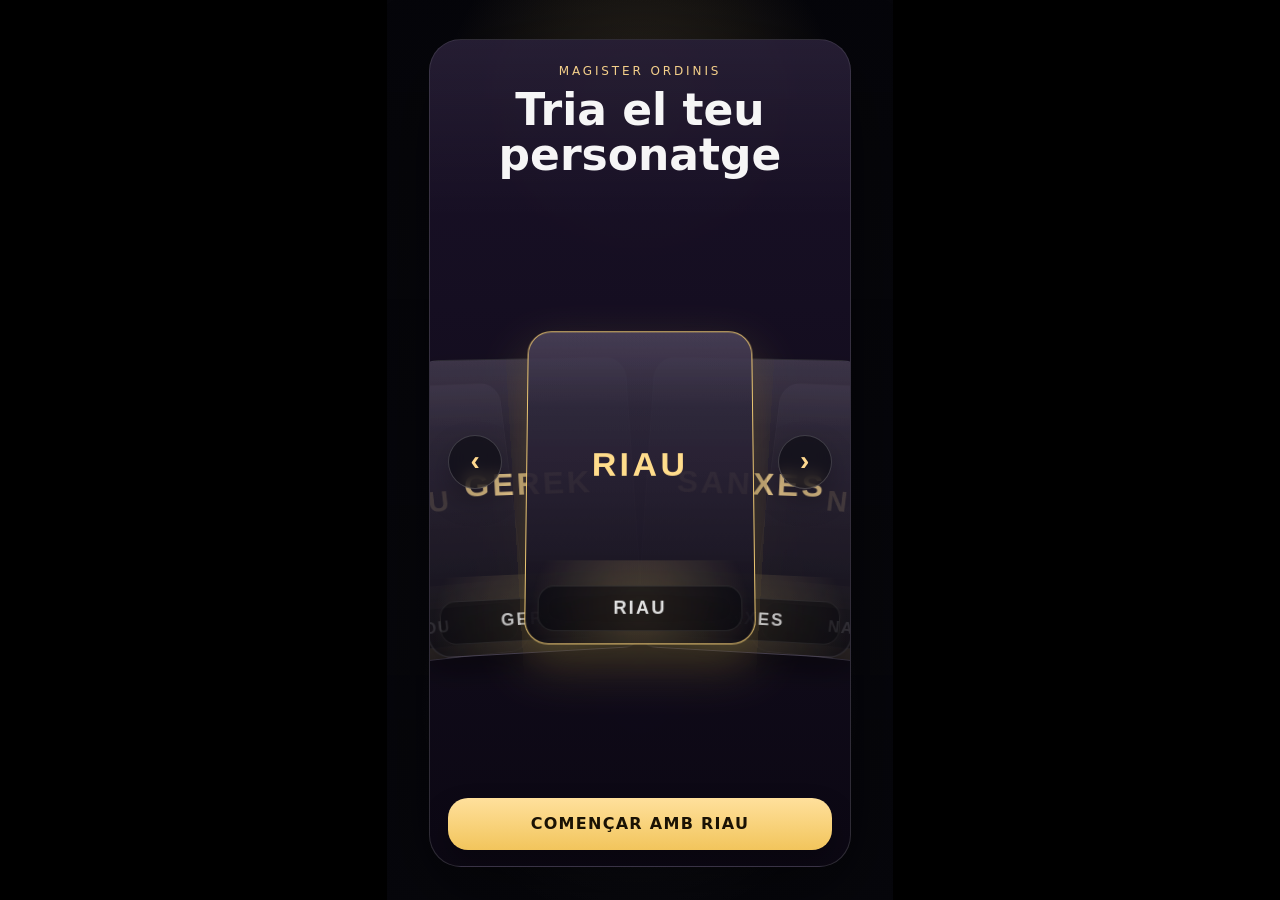
==== index.html @ f484303a "Rename v3-63.html to index.html" ====
<!doctype html>
<html lang="ca">
<head>
  <meta charset="utf-8" />
  <meta name="viewport" content="width=device-width, initial-scale=1, viewport-fit=cover" />
  <title>v3-63</title>

  <style>
    :root {
      --gold: #f2cf7b;
      --gold-2: #ffd98f;
      --ink: #0c0813;
      --panel: rgba(15, 10, 24, 0.9);
      --line: rgba(255,255,255,0.14);
      --text: rgba(255,255,255,0.96);
      --muted: rgba(255,255,255,0.74);
      --shadow: 0 24px 80px rgba(0,0,0,0.45);
      --accent-shadow: 0 20px 48px rgba(242, 207, 123, 0.24);
      --footer-h: 0px;
    }

    * { box-sizing:border-box; }

    html, body {
      margin:0;
      padding:0;
      height:100%;
      background:#000;
      overflow:hidden;
      font-family: system-ui, -apple-system, Segoe UI, Roboto, Arial, sans-serif;
    }

    #desktopBands {
      display:flex;
      height:100vh;
      width:100vw;
      justify-content:center;
      align-items:center;
      background:#000;
    }

    .band {
      flex:1;
      background: #000 url("assets/img/background_laterals.png") center / cover no-repeat;
    }

    @media (max-aspect-ratio: 9/16) {
      .band { display:none; }
      #desktopBands { justify-content:center; }
    }

    #gameWrap {
      position:relative;
      height:100vh;
      aspect-ratio:9/16;
      max-width:100vw;
      display:flex;
      justify-content:center;
      align-items:center;
      isolation:isolate;
      overflow:hidden;
      background:#000;
    }

    canvas {
      width:100%;
      height:100%;
      display:block;
      touch-action:none;
    }

    #subtitle {
      position:absolute;
      left:50%;
      bottom:calc(var(--footer-h) + 20px);
      transform:translateX(-50%);
      width:92%;
      padding:14px 18px;
      border-radius:16px;
      background:rgba(0,0,0,0.55);
      color:rgba(255,255,255,0.92);
      font:600 1.7vh/1.25 system-ui, -apple-system, Segoe UI, Roboto, Arial;
      text-align:center;
      letter-spacing:0.2px;
      pointer-events:none;
      z-index:2;
    }

    #subtitle.hidden {
      display:none !important;
    }

    #characterSelect {
      position:absolute;
      inset:0;
      z-index:20;
      display:flex;
      align-items:center;
      justify-content:center;
      padding:clamp(14px, 2vw, 24px);
      padding-bottom:calc(var(--footer-h) + 18px);
      background:
        radial-gradient(circle at 50% 12%, rgba(242,207,123,0.18), transparent 24%),
        radial-gradient(circle at 50% 78%, rgba(255,255,255,0.07), transparent 30%),
        linear-gradient(180deg, rgba(7,7,12,0.34), rgba(7,7,12,0.82)),
        #050509;
      backdrop-filter: blur(8px);
      transition:opacity 280ms ease;
    }

    #characterSelect.hidden {
      opacity:0;
      pointer-events:none;
    }

    .selector-panel {
      width:min(92%, 760px);
      min-height:min(900px, 92vh);
      max-height:94vh;
      display:flex;
      flex-direction:column;
      border:1px solid var(--line);
      border-radius:32px;
      background:linear-gradient(180deg, rgba(27,18,42,0.94), rgba(12,8,20,0.97));
      box-shadow:var(--shadow);
      overflow:hidden;
      position:relative;
      padding-bottom:130px;
    }

    .selector-panel::before {
      content:"";
      position:absolute;
      inset:0 0 auto 0;
      height:180px;
      background:linear-gradient(180deg, rgba(255,255,255,0.05), transparent);
      pointer-events:none;
    }

    .selector-header {
      position:relative;
      z-index:2;
      text-align:center;
      padding:24px 24px 10px;
    }

    .selector-kicker {
      font-size:12px;
      letter-spacing:0.24em;
      text-transform:uppercase;
      color:var(--gold-2);
      opacity:0.95;
      margin-bottom:10px;
    }

    .selector-title {
      margin:0;
      color:var(--text);
      font-size:clamp(30px, 4.2vw, 44px);
      line-height:1.02;
    }

    .character-stage {
      position:relative;
      flex:1;
      min-height:0;
      padding:8px 48px 10px;
      display:flex;
      align-items:center;
      justify-content:center;
      perspective:1600px;
      overflow:hidden;
    }

    .character-stack {
      position:relative;
      width:min(100%, 760px);
      height:min(100%, 700px);
      min-height:520px;
      transform-style:preserve-3d;
      z-index:1;
    }

    .character-card {
      --offset: 0;
      --abs-offset: 0;
      position:absolute;
      left:50%;
      top:50%;
      width:clamp(156px, 29vw, 228px);
      aspect-ratio:0.72;
      border:1px solid rgba(255,255,255,0.12);
      border-radius:24px;
      background:
        linear-gradient(180deg, rgba(255,255,255,0.11), rgba(255,255,255,0.03)),
        linear-gradient(180deg, rgba(27, 18, 42, 0.92), rgba(10, 8, 16, 0.96));
      overflow:hidden;
      cursor:pointer;
      color:var(--text);
      box-shadow:0 16px 34px rgba(0,0,0,0.34);
      transform-style:preserve-3d;
      transition:
        transform 560ms cubic-bezier(.2,.8,.2,1),
        opacity 320ms ease,
        box-shadow 320ms ease,
        border-color 320ms ease,
        filter 320ms ease,
        width 560ms cubic-bezier(.2,.8,.2,1);
      transform:
        translate(-50%, -50%)
        translateX(calc(var(--offset) * 110px))
        translateY(calc(var(--abs-offset) * 18px + 24px))
        rotateZ(calc(var(--offset) * 4deg))
        rotateX(10deg)
        rotateY(calc(var(--offset) * -12deg))
        scale(calc(1 - var(--abs-offset) * 0.06));
      z-index:calc(100 - var(--abs-offset));
      opacity:calc(1 - min(var(--abs-offset) * 0.16, 0.56));
      filter:saturate(calc(1 - var(--abs-offset) * 0.08));
    }

    .character-card::before {
      content:"";
      position:absolute;
      inset:auto -20% -16% -20%;
      height:42%;
      background:radial-gradient(circle at 50% 40%, rgba(242,207,123,0.26), transparent 62%);
      pointer-events:none;
      transform:translateZ(16px);
    }

    .character-card::after {
      content:"";
      position:absolute;
      inset:0;
      border-radius:inherit;
      background:linear-gradient(180deg, rgba(255,255,255,0.08), transparent 26%, transparent 74%, rgba(0,0,0,0.18));
      pointer-events:none;
    }

    .character-card:hover,
    .character-card:focus-visible {
      outline:none;
      border-color:rgba(242,207,123,0.42);
    }

    .character-card.is-selected {
      border-color:rgba(242,207,123,0.92);
      box-shadow:var(--accent-shadow), 0 26px 50px rgba(0,0,0,0.42);
      filter:saturate(1.08) brightness(1.02);
    }

    .character-card.is-expanded {
      width:min(88%, 520px);
      max-height:min(72vh, 1000px);
      transform:
        translate(-50%, -50%)
        translateX(0)
        translateY(-12px)
        rotateZ(0deg)
        rotateX(0deg)
        rotateY(0deg)
        scale(1);
      z-index:500 !important;
      opacity:1;
      box-shadow:0 34px 90px rgba(0,0,0,0.54), 0 0 0 1px rgba(242,207,123,0.65);
    }

    .character-card.is-expanded .card-art {
      padding:18px 18px 86px;
    }

    .character-card.is-faded {
      opacity:0.18;
      filter:blur(1px) saturate(0.8);
      pointer-events:none;
    }

    .card-art {
      position:absolute;
      inset:0;
      display:flex;
      align-items:center;
      justify-content:center;
      padding:16px 14px 58px;
    }

    .card-art img {
      width:100%;
      height:100%;
      object-fit:contain;
      image-rendering:pixelated;
      transform:translateY(-3px) translateZ(26px);
      filter:drop-shadow(0 18px 24px rgba(0,0,0,0.32));
      user-select:none;
      pointer-events:none;
    }

    .portrait-fallback {
      width:100%;
      height:100%;
      display:flex;
      align-items:center;
      justify-content:center;
      font-weight:900;
      letter-spacing:0.1em;
      color:var(--gold-2);
      font-size:clamp(20px, 4.4vw, 34px);
    }

    .card-name {
      position:absolute;
      left:12px;
      right:12px;
      bottom:12px;
      padding:11px 12px;
      border-radius:16px;
      background:rgba(8,8,14,0.56);
      border:1px solid rgba(255,255,255,0.1);
      backdrop-filter:blur(10px);
      text-align:center;
      font-size:clamp(14px, 2vw, 18px);
      font-weight:900;
      letter-spacing:0.12em;
      text-transform:uppercase;
      transform:translateZ(30px);
    }


    .selector-arrows {
      position:absolute;
      inset:50% 18px auto 18px;
      transform:translateY(-50%);
      display:flex;
      justify-content:space-between;
      align-items:center;
      pointer-events:none;
      z-index:30;
    }

    .selector-arrow {
      width:54px;
      height:54px;
      border-radius:999px;
      border:1px solid rgba(255,255,255,0.18);
      background:rgba(8,8,14,0.58);
      color:var(--gold-2);
      display:grid;
      place-items:center;
      font-size:28px;
      font-weight:900;
      box-shadow:0 12px 28px rgba(0,0,0,0.24);
      backdrop-filter:blur(8px);
      pointer-events:auto;
      cursor:pointer;
      transition:transform 160ms ease, border-color 160ms ease, background 160ms ease;
    }

    .selector-arrow:hover,
    .selector-arrow:focus-visible {
      outline:none;
      transform:scale(1.06);
      border-color:rgba(242,207,123,0.75);
      background:rgba(18,12,28,0.9);
    }

    .selector-arrow span {
      transform:translateY(-1px);
      pointer-events:none;
    }



    .character-preview-overlay {
      position:absolute;
      inset:0 0 106px 0;
      display:flex;
      flex-direction:column;
      align-items:center;
      justify-content:flex-start;
      padding-top:50vh;
      box-sizing:border-box;
      pointer-events:none;
      z-index:6;
      overflow:hidden;
    }

    .character-preview-overlay img {
      width:min(96vw, 980px);
      height:min(82vh, 1180px);
      object-fit:contain;
      image-rendering:pixelated;
      opacity:0;
      transform:translateX(-120px) translateY(8px) scale(0.985);
      filter:drop-shadow(0 22px 40px rgba(0,0,0,0.28));
      transition:opacity 240ms ease, transform 260ms ease;
      will-change:opacity, transform;
    }

    .character-preview-overlay.is-visible img {
      opacity:1;
      transform:translateX(-120px) translateY(0) scale(1);
      animation:characterPreviewPulse 460ms ease;
    }

    @keyframes characterPreviewPulse {
      0% { opacity:0; transform:translateX(-120px) translateY(12px) scale(0.98); }
      55% { opacity:1; transform:translateX(-120px) translateY(0) scale(1); }
      100% { opacity:1; transform:translateX(-120px) translateY(0) scale(1); }
    }

    .selector-actions {
      position:absolute;
      left:18px;
      right:18px;
      bottom:calc(var(--footer-h) + 16px);
      z-index:40;
      display:flex;
      flex-direction:column;
      gap:14px;
      pointer-events:none;
    }

    .selector-actions > * {
      pointer-events:auto;
    }

    .play-btn {
      appearance:none;
      border:0;
      border-radius:20px;
      padding:18px 18px;
      font:900 16px/1 system-ui, -apple-system, Segoe UI, Roboto, Arial;
      letter-spacing:0.08em;
      text-transform:uppercase;
      cursor:pointer;
      color:#1a1204;
      background:linear-gradient(180deg, #ffe09c, #f2c55c);
      box-shadow:0 14px 28px rgba(0,0,0,0.28);
      transition:transform 160ms ease, filter 160ms ease, opacity 160ms ease;
    }

    .play-btn:hover,
    .play-btn:focus-visible {
      transform:translateY(-1px);
      filter:brightness(1.04);
      outline:none;
    }

    .play-btn:disabled {
      opacity:0.55;
      cursor:not-allowed;
      transform:none;
      filter:none;
    }

    #globalAudioFooter {
      position:absolute;
      left:0;
      right:0;
      bottom:0;
      z-index:9999;
      display:grid;
      grid-template-columns:1fr auto;
      gap:14px;
      align-items:center;
      min-height:var(--footer-h);
      padding:12px 16px calc(12px + env(safe-area-inset-bottom));
      border-top:1px solid rgba(255,255,255,0.08);
      background:linear-gradient(180deg, rgba(11,11,17,0.78), rgba(11,11,17,0.94));
      backdrop-filter:blur(14px);
      box-shadow:0 -14px 34px rgba(0,0,0,0.24);
    }

    .audio-box {
      display:flex;
      align-items:center;
      gap:12px;
      min-width:0;
    }

    .audio-label {
      color:var(--text);
      font-size:12px;
      letter-spacing:0.2em;
      text-transform:uppercase;
      white-space:nowrap;
    }

    .audio-slider-wrap {
      display:flex;
      align-items:center;
      gap:10px;
      width:100%;
      min-width:0;
    }

    .audio-slider {
      -webkit-appearance:none;
      appearance:none;
      width:100%;
      height:6px;
      border-radius:999px;
      background:linear-gradient(90deg, var(--gold) 0%, var(--gold) var(--fill, 100%), rgba(255,255,255,0.14) var(--fill, 100%), rgba(255,255,255,0.14) 100%);
      outline:none;
    }

    .audio-slider::-webkit-slider-thumb {
      -webkit-appearance:none;
      appearance:none;
      width:18px;
      height:18px;
      border-radius:50%;
      border:2px solid #2a1d07;
      background:#ffe09c;
      box-shadow:0 4px 10px rgba(0,0,0,0.28);
      cursor:pointer;
    }

    .audio-slider::-moz-range-thumb {
      width:18px;
      height:18px;
      border-radius:50%;
      border:2px solid #2a1d07;
      background:#ffe09c;
      box-shadow:0 4px 10px rgba(0,0,0,0.28);
      cursor:pointer;
    }

    .audio-value {
      min-width:42px;
      color:var(--muted);
      font-size:13px;
      text-align:right;
    }

    .audio-toggle {
      appearance:none;
      border:1px solid rgba(255,255,255,0.12);
      border-radius:999px;
      background:rgba(255,255,255,0.06);
      color:var(--text);
      padding:10px 14px;
      font:800 13px/1 system-ui, -apple-system, Segoe UI, Roboto, Arial;
      letter-spacing:0.08em;
      text-transform:uppercase;
      cursor:pointer;
      transition:transform 160ms ease, border-color 160ms ease, background 160ms ease;
    }

    .audio-toggle:hover,
    .audio-toggle:focus-visible {
      transform:translateY(-1px);
      border-color:rgba(242,207,123,0.45);
      outline:none;
    }

    .audio-toggle.is-off {
      opacity:0.76;
      background:rgba(255,255,255,0.03);
    }

    .magister-difficulty-stack {
      display:flex !important;
      flex-direction:column !important;
      gap:10px !important;
      width:min(42vw, 280px) !important;
      max-width:280px !important;
      z-index:8 !important;
    }

    .magister-difficulty-btn {
      width:100% !important;
      min-height:46px !important;
      padding:10px 12px !important;
      font-size:clamp(14px, 1.8vw, 18px) !important;
      line-height:1.1 !important;
      white-space:normal !important;
    }

    .magister-back-btn {
      appearance:none;
      border:1px solid rgba(255,255,255,0.16);
      border-radius:14px;
      background:rgba(255,255,255,0.07);
      color:var(--text);
      min-height:46px;
      padding:10px 12px;
      font:800 14px/1 system-ui, -apple-system, Segoe UI, Roboto, Arial;
      letter-spacing:0.08em;
      text-transform:uppercase;
      cursor:pointer;
      box-shadow:0 10px 24px rgba(0,0,0,0.22);
      position:relative;
    }

    .magister-back-btn:hover,
    .magister-back-btn:focus-visible {
      outline:none;
      transform:translateY(-1px);
      border-color:rgba(242,207,123,0.42);
    }

    .magister-difficulty-btn.is-nav-active,
    .magister-back-btn.is-nav-active {
      border-color: rgba(242,207,123,0.92) !important;
      background: linear-gradient(180deg, rgba(242,207,123,0.26), rgba(255,255,255,0.08)) !important;
      box-shadow: 0 0 0 2px rgba(242,207,123,0.28), 0 16px 36px rgba(0,0,0,0.34) !important;
      transform: translateY(-2px) scale(1.02) !important;
      filter: brightness(1.06);
    }

    .magister-difficulty-btn.is-nav-active::after,
    .magister-back-btn.is-nav-active::after {
      content: "";
      position: absolute;
      inset: -6px;
      border-radius: 18px;
      border: 2px solid rgba(242,207,123,0.46);
      pointer-events: none;
      animation: magisterPulse 1.15s ease-in-out infinite;
    }

    @keyframes magisterPulse {
      0%, 100% { opacity: 0.62; }
      50% { opacity: 1; }
    }

    .magister-pause-character-btn {
      appearance:none;
      border:1px solid rgba(255,255,255,0.16);
      border-radius:14px;
      background:rgba(255,255,255,0.07);
      color:var(--text);
      min-height:46px;
      padding:10px 12px;
      font:800 14px/1 system-ui, -apple-system, Segoe UI, Roboto, Arial;
      letter-spacing:0.08em;
      text-transform:uppercase;
      cursor:pointer;
      box-shadow:0 10px 24px rgba(0,0,0,0.22);
    }


    .magister-difficulty-hide {
      display: none !important;
      visibility: hidden !important;
    }
    .magister-pause-character-btn:hover,
    .magister-pause-character-btn:focus-visible {
      outline:none;
      transform:translateY(-1px);
      border-color:rgba(242,207,123,0.42);
    }

    @media (max-width: 700px) {
      :root { --footer-h: 0px; }

      .selector-panel {
        width:min(96%, 760px);
        min-height:min(860px, 96vh);
        border-radius:26px;
      }

      .character-stage { padding-inline:0; }
      .character-stack { min-height:360px; }

      .character-card {
        width:clamp(104px, 26vw, 132px);
        transform:
          translate(-50%, -50%)
          translateX(calc(var(--offset) * 44px))
          translateY(calc(var(--abs-offset) * 14px + 18px))
          rotateZ(calc(var(--offset) * 4deg))
          rotateX(8deg)
          rotateY(calc(var(--offset) * -11deg))
          scale(calc(1 - var(--abs-offset) * 0.08));
      }

      .character-card.is-expanded {
        width:min(92%, 460px);
      }

      #globalAudioFooter {
        grid-template-columns:1fr;
      }

      .magister-difficulty-stack {
        width:min(46vw, 220px) !important;
      }
    }
  </style>
</head>

<body>
  <div id="desktopBands">
    <div class="band left"></div>

    <div id="gameWrap">
      <canvas id="game" width="1080" height="1920"></canvas>
      <div id="subtitle">
        Arrossega un joc de la caixa al prestatge correcte
      </div>

      <div id="characterSelect" aria-label="Selecció de personatge">
        <div class="selector-panel">
          <div class="selector-header">
            <div class="selector-kicker">MAGISTER ORDINIS</div>
            <h1 class="selector-title">Tria el teu personatge</h1>
          </div>

          <div id="characterPreviewOverlay" class="character-preview-overlay" aria-hidden="true"><img id="characterPreviewImage" alt="" draggable="false"></div>

          <div class="character-stage">
            <div id="characterStack" class="character-stack"></div>
            <div class="selector-arrows" aria-hidden="false">
              <button id="charPrev" class="selector-arrow" type="button" aria-label="Personatge anterior"><span>‹</span></button>
              <button id="charNext" class="selector-arrow" type="button" aria-label="Següent personatge"><span>›</span></button>
            </div>
          </div>

          <div class="selector-actions">
            <button id="playBtn" class="play-btn" type="button" disabled>Començar partida</button>
          </div>
        </div>
      </div>
    </div>

    <div class="band right"></div>
  </div>

    <audio id="introSong" src="assets/introsong.mp3" preload="auto" playsinline loop></audio>
  <audio id="selectSfx" src="assets/selectaudio.mp3" preload="auto" playsinline></audio>
  <audio id="okSfx" src="assets/okaudio.mp3" preload="auto" playsinline></audio>

  <script>
    (() => {
      const CHARACTERS = ["JOU", "GEREK", "RIAU", "SANXES", "NAN"];
      const CHARACTER_STORAGE_KEY = "magister-ordinis-selected-character";
      const AUDIO_STORAGE_KEY = "magister-ordinis-audio-settings";

      const gameWrap = document.getElementById("gameWrap");
      const stack = document.getElementById("characterStack");
      const playBtn = document.getElementById("playBtn");
      const selector = document.getElementById("characterSelect");
      const prevBtn = document.getElementById("charPrev");
      const nextBtn = document.getElementById("charNext");
      const previewOverlay = document.getElementById("characterPreviewOverlay");
      const previewImage = document.getElementById("characterPreviewImage");
      const subtitle = document.getElementById("subtitle");
      const menuMusic = document.getElementById("introSong");
      const gameMusic = null;
      const selectSfx = document.getElementById("selectSfx");
      const okSfx = document.getElementById("okSfx");

      let selectedCharacter = null;
      let selectedIndex = 0;
      let expandedCharacter = null;
      let gameLoaded = false;
      let audioSettings = readAudioSettings();
      let currentBgm = "none";
      let previewAnimFrame = 0;
      let previewFadeTimer = 0;

      function hasDifficultyMenu(root = document) {
        return !!root.querySelector('.magister-difficulty-stack');
      }

      function hasPauseMenu(root = document) {
        return !!root.querySelector('.magister-pause-character-btn');
      }

      function isGameplayContext() {
        return selector.classList.contains("hidden") && !hasDifficultyMenu(document) && !hasPauseMenu(document);
      }

      function isUiSfxTarget(target) {
        const el = target?.closest?.(".character-card, #playBtn, #charPrev, #charNext, .magister-difficulty-btn, .magister-back-btn, .magister-pause-character-btn");
        return el || null;
      }

      function setNavActive(target) {
        const active = target?.closest?.('.magister-difficulty-btn, .magister-back-btn') || null;
        if (!active) return;
        document.querySelectorAll('.magister-difficulty-btn.is-nav-active, .magister-back-btn.is-nav-active').forEach((el) => {
          if (el !== active) el.classList.remove('is-nav-active');
        });
        active.classList.add('is-nav-active');
      }

      const BLOCKED_MUSIC_PATTERNS = ["assets/musicmenu1.mp3"];

      function isBlockedMusicSource(value) {
        const src = String(value || '').toLowerCase();
        return BLOCKED_MUSIC_PATTERNS.some((pattern) => src.includes(pattern.toLowerCase()));
      }

      function silenceBlockedMedia(media) {
        if (!(media instanceof HTMLMediaElement)) return false;
        const src = media.currentSrc || media.src || media.getAttribute?.('src') || '';
        if (!isBlockedMusicSource(src)) return false;
        try { media.pause(); } catch {}
        try { media.currentTime = 0; } catch {}
        try { media.loop = false; } catch {}
        media.muted = true;
        media.volume = 0;
        media.dataset.magisterBlockedMusic = '1';
        return true;
      }

      function silenceAllBlockedMusic(root = document) {
        root.querySelectorAll?.('audio,video').forEach((media) => silenceBlockedMedia(media));
      }

      function getPortraitPath(name) {
        return `assets/img/${name}_front.png`;
      }

      function clamp(value, min, max) {
        return Math.max(min, Math.min(max, value));
      }

      function normalizeText(value) {
        return String(value || "")
          .normalize("NFD")
          .replace(/[\u0300-\u036f]/g, "")
          .trim()
          .toLowerCase();
      }

      function readAudioSettings() {
        try {
          const saved = JSON.parse(localStorage.getItem(AUDIO_STORAGE_KEY) || "null");
          const savedVolume = clamp(Number(saved?.volume), 0, 1);
          return {
            enabled: true,
            volume: Number.isFinite(savedVolume) && savedVolume > 0 ? savedVolume : 0.85
          };
        } catch {
          return { enabled: true, volume: 0.85 };
        }
      }

      function saveAudioSettings() {
        localStorage.setItem(AUDIO_STORAGE_KEY, JSON.stringify(audioSettings));
      }

      function applyAudioSettingsToElement(media) {
        if (!(media instanceof HTMLMediaElement)) return;
        media.volume = clamp(audioSettings.volume, 0, 1);
        media.muted = !audioSettings.enabled || audioSettings.volume <= 0;
        media.playsInline = true;
      }

      function getActiveBgmElement() {
        if (currentBgm === "menu") return menuMusic;
        if (currentBgm === "game") return gameMusic;
        return null;
      }


      const originalMediaPlay = HTMLMediaElement.prototype.play;
      HTMLMediaElement.prototype.play = function(...args) {
        if (silenceBlockedMedia(this)) {
          return Promise.resolve();
        }
        return originalMediaPlay.apply(this, args);
      };

      const originalSetAttribute = Element.prototype.setAttribute;
      Element.prototype.setAttribute = function(name, value) {
        const result = originalSetAttribute.call(this, name, value);
        if ((name === 'src' || name === 'data-src') && this instanceof HTMLMediaElement) {
          silenceBlockedMedia(this);
        }
        return result;
      };

      const OriginalAudio = window.Audio;
      window.Audio = function(...args) {
        const media = new OriginalAudio(...args);
        silenceBlockedMedia(media);
        return media;
      };
      window.Audio.prototype = OriginalAudio.prototype;

      function safePlay(media) {
        if (!(media instanceof HTMLMediaElement)) return;
        applyAudioSettingsToElement(media);
        const p = media.play();
        if (p && typeof p.catch === "function") p.catch(() => {});
      }

      function getScreenAudioState(root = document) {
        if (!gameLoaded) return "menu";
        const gameState = String(window.__magisterGameState || "boot");
        if (selector && !selector.classList.contains("hidden")) return "menu";
        if (gameState === "boot" || gameState === "menu") return "menu";
        return "none";
      }

      function stopAllBackgroundMusic(resetTime = true) {
        [menuMusic, gameMusic].forEach((media) => {
          if (!media) return;
          media.pause();
          if (resetTime) {
            try { media.currentTime = 0; } catch {}
          }
        });
      }

      function updateBackgroundMusic(force = false) {
        const wanted = getScreenAudioState(document);
        const active = wanted === "game" ? gameMusic : wanted === "menu" ? menuMusic : null;

        if (currentBgm === wanted) {
          if (active) {
            applyAudioSettingsToElement(active);
            const shouldResume = force && !active.ended && active.paused && !active.muted && audioSettings.enabled && audioSettings.volume > 0;
            if (shouldResume) safePlay(active);
          }
          return;
        }

        currentBgm = wanted;
        stopAllBackgroundMusic(wanted !== "none");
        if (!active) return;

        applyAudioSettingsToElement(active);
        if (!audioSettings.enabled || audioSettings.volume <= 0) return;
        safePlay(active);
      }

      function applyAudioSettingsToPage() {
        window.MAGISTER_AUDIO = {
          enabled: audioSettings.enabled,
          volume: audioSettings.volume,
          muted: !audioSettings.enabled || audioSettings.volume <= 0
        };
        [menuMusic, gameMusic].forEach((media) => {
          if (!media) return;
          if (media === getActiveBgmElement()) {
            applyAudioSettingsToElement(media);
          } else {
            media.muted = true;
          }
        });
        [selectSfx, okSfx].forEach((media) => {
          if (!media) return;
          applyAudioSettingsToElement(media);
        });
        updateBackgroundMusic(false);
      }

      let audioUnlocked = false;
      let sfxPool = [];

      function installAudioHooks() {
        if (menuMusic) {
          menuMusic.loop = true;
          menuMusic.preload = "auto";
          menuMusic.playsInline = true;
          try { menuMusic.load(); } catch {}
        }
        if (gameMusic) {
          gameMusic.loop = true;
          gameMusic.preload = "auto";
          gameMusic.playsInline = true;
          try { gameMusic.load(); } catch {}
        }
        [selectSfx, okSfx].forEach((media) => {
          if (!media) return;
          media.loop = false;
          media.preload = "auto";
          media.playsInline = true;
          try { media.load(); } catch {}
        });
      }

      function unlockAudio() {
        if (audioUnlocked) return;
        audioUnlocked = true;
        [selectSfx, okSfx, menuMusic, gameMusic].forEach((media) => {
          if (!(media instanceof HTMLMediaElement)) return;
          applyAudioSettingsToElement(media);
          try { media.load(); } catch {}
        });
      }

      let lastSelectSfxAt = 0;
      let lastSelectSfxKey = "";

      function playUiSfx(media) {
        if (!(media instanceof HTMLMediaElement)) return;
        unlockAudio();
        const src = media.currentSrc || media.src;
        if (!src) return;

        try {
          sfxPool = sfxPool.filter((item) => !(item.paused && item.ended));
        } catch {}

        const player = new Audio(src);
        player.preload = "auto";
        player.loop = false;
        player.playsInline = true;
        applyAudioSettingsToElement(player);
        player.muted = false;
        player.volume = clamp(audioSettings.volume * 0.234375, 0, 1);

        const cleanup = () => {
          try { player.pause(); } catch {}
          sfxPool = sfxPool.filter((item) => item !== player);
        };
        player.addEventListener("ended", cleanup, { once: true });
        player.addEventListener("error", cleanup, { once: true });
        sfxPool.push(player);

        const p = player.play();
        if (p && typeof p.catch === "function") {
          p.catch(() => {
            try {
              applyAudioSettingsToElement(media);
              media.muted = false;
              media.currentTime = 0;
              media.volume = clamp(audioSettings.volume * 0.234375, 0, 1);
              media.play();
            } catch {}
          });
        }
      }

      function playSelectSfx(key = "") {
        if (isGameplayContext()) return;
        const now = Date.now();
        if (key && key === lastSelectSfxKey && now - lastSelectSfxAt < 120) return;
        if (now - lastSelectSfxAt < 60) return;
        lastSelectSfxAt = now;
        lastSelectSfxKey = key || "generic";
        playUiSfx(selectSfx);
      }

      function playOkSfx() {
        playUiSfx(okSfx);
      }

      function makeCard(name, index) {
        const button = document.createElement("button");
        button.type = "button";
        button.className = "character-card";
        button.dataset.character = name;
        button.dataset.index = String(index);
        button.setAttribute("aria-label", `Seleccionar ${name}`);

        const art = document.createElement("div");
        art.className = "card-art";

        const img = document.createElement("img");
        img.src = getPortraitPath(name);
        img.alt = `${name} front`;
        img.loading = "eager";
        img.draggable = false;
        img.onerror = () => {
          art.innerHTML = `<div class="portrait-fallback">${name}</div>`;
        };

        art.appendChild(img);
        button.appendChild(art);

        const label = document.createElement("div");
        label.className = "card-name";
        label.textContent = name;
        button.appendChild(label);

        button.addEventListener("pointerenter", () => playSelectSfx(`card:pointer:${name}`), { passive:true });
        button.addEventListener("focus", () => playSelectSfx(`card:focus:${name}`), true);
        button.addEventListener("click", () => { playOkSfx(); handleCardClick(name, index); });
        return button;
      }

      function renderStack() {
        CHARACTERS.forEach((name, index) => stack.appendChild(makeCard(name, index)));
      }

      function updateStackPositions() {
        const cards = Array.from(document.querySelectorAll(".character-card"));
        cards.forEach((card, index) => {
          const rawOffset = index - selectedIndex;
          const offset = clamp(rawOffset, -2.2, 2.2);
          const absOffset = Math.abs(offset);
          const isSelected = card.dataset.character === selectedCharacter;
          const isExpanded = card.dataset.character === expandedCharacter;
          const shouldFade = expandedCharacter && !isExpanded;

          card.style.setProperty("--offset", offset);
          card.style.setProperty("--abs-offset", absOffset);
          card.classList.toggle("is-selected", isSelected);
          card.classList.toggle("is-expanded", isExpanded);
          card.classList.toggle("is-faded", !!shouldFade);
          card.setAttribute("aria-pressed", String(isSelected));
          card.style.zIndex = String(isExpanded ? 500 : isSelected ? 220 : 100 - Math.round(absOffset * 10));
        });
      }

      function syncSelectionUI() {
        playBtn.disabled = !selectedCharacter;
        playBtn.textContent = selectedCharacter ? `Començar amb ${selectedCharacter}` : "Començar partida";
        window.SELECTED_CHARACTER = selectedCharacter;
        if (selectedCharacter) updateCharacterPreview(selectedCharacter);
      }

      function updateCharacterPreview(name) {
        if (!previewOverlay || !previewImage || !name) return;
        const nextSrc = getPortraitPath(name);
        clearTimeout(previewFadeTimer);
        cancelAnimationFrame(previewAnimFrame);
        previewOverlay.classList.remove("is-visible");
        previewImage.src = nextSrc;
        previewImage.alt = `${name} front preview`;
        previewAnimFrame = requestAnimationFrame(() => {
          previewOverlay.classList.add("is-visible");
        });
        previewFadeTimer = window.setTimeout(() => {
          previewOverlay.classList.add("is-visible");
        }, 40);
      }

      function moveCharacterSelection(direction) {
        const next = (selectedIndex + direction + CHARACTERS.length) % CHARACTERS.length;
        playSelectSfx(`carousel:${direction > 0 ? 'next' : 'prev'}:${next}`);
        selectCharacter(CHARACTERS[next], next);
      }

      function selectCharacter(name, index) {
        selectedCharacter = name;
        selectedIndex = index;
        expandedCharacter = name;
        localStorage.setItem(CHARACTER_STORAGE_KEY, name);
        updateStackPositions();
        syncSelectionUI();
      }

      function handleCardClick(name, index) {
        if (expandedCharacter === name) {
          expandedCharacter = null;
          selectedCharacter = name;
          selectedIndex = index;
          localStorage.setItem(CHARACTER_STORAGE_KEY, name);
          updateStackPositions();
          syncSelectionUI();
          return;
        }
        selectCharacter(name, index);
      }

      window.magisterGoToCharacters = function() {
        showCharacterMenu();
      };

      function showCharacterMenu() {
        window.__magisterGameState = "boot";
        selector.classList.remove("hidden");
        selector.style.pointerEvents = "auto";
        updateStackPositions();
        updateBackgroundMusic(true);
      }

      function hideCharacterMenu() {
        selector.classList.add("hidden");
        updateBackgroundMusic(true);
      }

      function getSelectedGameplayFrontToken() {
        if (!selectedCharacter) return null;
        if (String(selectedCharacter).toUpperCase() === "JOU" && isGameplayContext()) return `${selectedCharacter}_front2`;
        return `${selectedCharacter}_front`;
      }

      function rewriteCharacterAsset(path) {
        if (!selectedCharacter || typeof path !== "string") return path;
        const frontToken = getSelectedGameplayFrontToken();
        return path
          .replace(/character_front(\.[a-z0-9]+)(\?.*)?$/i, `${frontToken}$1$2`)
          .replace(/character_back_idle(\.[a-z0-9]+)(\?.*)?$/i, `${selectedCharacter}_back_idle$1$2`)
          .replace(/character_back_left(\.[a-z0-9]+)(\?.*)?$/i, `${selectedCharacter}_back_left$1$2`)
          .replace(/character_back_right(\.[a-z0-9]+)(\?.*)?$/i, `${selectedCharacter}_back_right$1$2`);
      }

      function rewriteCharacterStyle(value) {
        if (!selectedCharacter || typeof value !== "string") return value;
        const frontToken = getSelectedGameplayFrontToken();
        let next = value
          .replace(/character_front(?=\.[a-z0-9]+)/gi, `${frontToken}`)
          .replace(/character_back_idle(?=\.[a-z0-9]+)/gi, `${selectedCharacter}_back_idle`)
          .replace(/character_back_left(?=\.[a-z0-9]+)/gi, `${selectedCharacter}_back_left`)
          .replace(/character_back_right(?=\.[a-z0-9]+)/gi, `${selectedCharacter}_back_right`);
        if (/_front\.[a-z0-9]+/i.test(next)) {
          if (!/background-size\s*:/i.test(next)) next += ';background-size:auto 100%';
          else next = next.replace(/background-size\s*:[^;]+/i, 'background-size:auto 100%');
          if (!/background-repeat\s*:/i.test(next)) next += ';background-repeat:no-repeat';
          if (!/background-position\s*:/i.test(next)) next += ';background-position:center center';
        }
        return next;
      }

      function rewriteExistingAssets(root = document) {
        root.querySelectorAll("img").forEach((img) => {
          const current = img.getAttribute("src");
          if (current) {
            const next = rewriteCharacterAsset(current);
            if (next !== current) img.setAttribute("src", next);
            if (/_front(\.[a-z0-9]+)(\?.*)?$/i.test(next || current)) {
              img.style.width = '120%';
              img.style.maxWidth = 'none';
              img.style.height = '100%';
              img.style.objectFit = 'contain';
              img.style.objectPosition = 'center center';
            }
          }
        });

        root.querySelectorAll("[style]").forEach((el) => {
          const style = el.getAttribute("style");
          const next = rewriteCharacterStyle(style);
          if (next !== style) el.setAttribute("style", next);
        });
      }

      function installCanvasGuards() {
        if (window.__magisterCanvasGuardsInstalled) return;
        window.__magisterCanvasGuardsInstalled = true;

        const norm = (value) => normalizeText(String(value || ""));

        const originalDrawImage = CanvasRenderingContext2D && CanvasRenderingContext2D.prototype.drawImage;
        if (originalDrawImage) {
          CanvasRenderingContext2D.prototype.drawImage = function(...args) {
            const img = args[0];
            const src = String(img?.src || img?.currentSrc || img?.getAttribute?.('src') || '').toLowerCase();
            if (src.includes('pops1.png') || src.includes('/pops1') || src.endsWith('pops1')) {
              return;
            }
            const selectedFrontToken = String((selectedCharacter || '') + '_front').toLowerCase();
            const isSelectedFront = !!selectedCharacter && src.includes(selectedFrontToken);
            if (isSelectedFront) {
              const stretched = args.slice();
              if (stretched.length === 3) {
                const dw = (img?.naturalWidth || img?.width || 0) * 1.2;
                const dh = (img?.naturalHeight || img?.height || 0) || 0;
                if (dw && dh) {
                  stretched[1] = Number(stretched[1] || 0) - ((dw - (img?.naturalWidth || img?.width || dw / 1.2)) / 2);
                  stretched.push(dw, dh);
                }
              } else if (stretched.length === 5) {
                const oldW = Number(stretched[3] || 0);
                const newW = oldW * 1.2;
                stretched[1] = Number(stretched[1] || 0) - ((newW - oldW) / 2);
                stretched[3] = newW;
              } else if (stretched.length >= 9) {
                const oldW = Number(stretched[7] || 0);
                const newW = oldW * 1.2;
                stretched[5] = Number(stretched[5] || 0) - ((newW - oldW) / 2);
                stretched[7] = newW;
              }
              return originalDrawImage.apply(this, stretched);
            }
            return originalDrawImage.apply(this, args);
          };
        }

        const originalFillText = CanvasRenderingContext2D && CanvasRenderingContext2D.prototype.fillText;
        if (originalFillText) {
          CanvasRenderingContext2D.prototype.fillText = function(textValue, ...args) {
            const txt = norm(textValue);
            if (txt.includes('toca per comencar') || txt.includes('toca per començar')) return;
            return originalFillText.call(this, textValue, ...args);
          };
        }

        const originalStrokeText = CanvasRenderingContext2D && CanvasRenderingContext2D.prototype.strokeText;
        if (originalStrokeText) {
          CanvasRenderingContext2D.prototype.strokeText = function(textValue, ...args) {
            const txt = norm(textValue);
            if (txt.includes('toca per comencar') || txt.includes('toca per començar')) return;
            return originalStrokeText.call(this, textValue, ...args);
          };
        }
      }

      function installAssetRewriteHooks() {
        window.SELECTED_CHARACTER = selectedCharacter;
        window.rewriteCharacterAsset = rewriteCharacterAsset;

        const imageSrcDescriptor = Object.getOwnPropertyDescriptor(HTMLImageElement.prototype, "src");
        if (imageSrcDescriptor && imageSrcDescriptor.set && !window.__characterImageRewriteInstalled) {
          Object.defineProperty(HTMLImageElement.prototype, "src", {
            configurable: true,
            enumerable: imageSrcDescriptor.enumerable,
            get: imageSrcDescriptor.get,
            set(value) {
              imageSrcDescriptor.set.call(this, rewriteCharacterAsset(value));
            }
          });
          window.__characterImageRewriteInstalled = true;
        }

        const originalSetAttribute = Element.prototype.setAttribute;
        if (!window.__characterSetAttributeRewriteInstalled) {
          Element.prototype.setAttribute = function(name, value) {
            if (this instanceof HTMLImageElement && name === "src") {
              return originalSetAttribute.call(this, name, rewriteCharacterAsset(value));
            }
            if (name === "style" && typeof value === "string") {
              return originalSetAttribute.call(this, name, rewriteCharacterStyle(value));
            }
            return originalSetAttribute.call(this, name, value);
          };
          window.__characterSetAttributeRewriteInstalled = true;
        }
      }

      function findButtonsWithText(root = document) {
        return Array.from(root.querySelectorAll("button, [role='button'], a"))
          .filter((el) => normalizeText(el.textContent).length > 0);
      }

      function removeStartPrompt(root = document) {
        const candidates = Array.from(root.querySelectorAll("div, p, span, button, [role='button'], strong, small"));
        candidates.forEach((el) => {
          const txt = normalizeText(el.textContent);
          if (txt.includes("toca per comencar") || txt.includes("toca per començar")) {
            el.remove();
            return;
          }
          if (txt === "reprendre") {
            el.textContent = "RESTART";
          }
        });
      }

      function patchDifficultyMenu(root = document) {
        const buttons = findButtonsWithText(root);
        const guzmanButton = buttons.find((btn) => normalizeText(btn.textContent).includes("guzman"));
        if (!guzmanButton) return;

        const buttonParent = guzmanButton.parentElement;
        if (!buttonParent) return;

        if (!buttonParent.classList.contains("magister-difficulty-stack")) {
          buttonParent.classList.add("magister-difficulty-stack");
        }

        const siblingButtons = Array.from(buttonParent.children).filter((el) => {
          const tag = el.tagName;
          return tag === "BUTTON" || el.getAttribute("role") === "button" || tag === "A";
        });

        const desiredDifficultyLabels = ["FÀCIL 20", "NORMAL 40", "GUZMÁN 80"];
        siblingButtons.slice(0, 3).forEach((btn, idx) => {
          const label = desiredDifficultyLabels[idx];
          if (label) {
            btn.textContent = label;
            btn.setAttribute("aria-label", label);
            btn.setAttribute("title", label);
            btn.dataset.magisterDifficultyLabel = label;
          }
        });

        siblingButtons.forEach((btn, idx) => {
          btn.classList.add("magister-difficulty-btn");
          if (!btn.dataset.magisterNavBound) {
            btn.dataset.magisterNavBound = "1";
            btn.addEventListener("pointerenter", () => { setNavActive(btn); playSelectSfx(`difficulty:pointer:${idx}:${normalizeText(btn.textContent)}`); }, { passive:true });
            btn.addEventListener("focus", () => { setNavActive(btn); playSelectSfx(`difficulty:focus:${idx}:${normalizeText(btn.textContent)}`); }, true);
            btn.addEventListener("click", () => setNavActive(btn), true);
          }
        });

        let backBtn = buttonParent.querySelector(".magister-back-btn");
        if (!backBtn) {
          backBtn = document.createElement("button");
          backBtn.type = "button";
          backBtn.className = "magister-back-btn";
          backBtn.textContent = "Personatges";
          backBtn.addEventListener("pointerenter", () => { setNavActive(backBtn); playSelectSfx(`difficulty:pointer:back`); }, { passive:true });
          backBtn.addEventListener("focus", () => { setNavActive(backBtn); playSelectSfx(`difficulty:focus:back`); }, true);
          backBtn.addEventListener("click", () => {
            setNavActive(backBtn);
            playOkSfx();
            stopAllBackgroundMusic(true);
            currentBgm = "none";
            window.location.reload();
          });
          guzmanButton.insertAdjacentElement("afterend", backBtn);
        }

        const difficultyContainer = buttonParent.parentElement || buttonParent;
        const visualCandidates = Array.from(difficultyContainer.querySelectorAll("img, canvas, svg, [style*='character_'], [style*='_front'], [style*='_back_'], [style*='pops1'], [class*='character'], [id*='character']"));
        visualCandidates.forEach((el) => {
          const src = (el.getAttribute?.("src") || "").toLowerCase();
          const style = (el.getAttribute?.("style") || "").toLowerCase();
          const isPops = src.includes("pops1.png") || style.includes("pops1.png") || src.includes("pops1") || style.includes("pops1");
          const looksLikeCharacter = isPops || el.matches?.("canvas, svg, [style*='character_'], [style*='_front'], [style*='_back_'], [class*='character'], [id*='character']");
          if (!looksLikeCharacter) return;
          if (el === buttonParent || buttonParent.contains(el) || el === backBtn) return;
          el.style.setProperty("display", "none", "important");
          el.style.setProperty("visibility", "hidden", "important");
          el.setAttribute?.("aria-hidden", "true");
        });

        Array.from(difficultyContainer.querySelectorAll("div, span, p, button, [role='button'], strong, small")).forEach((el) => {
          const txt = normalizeText(el.textContent);
          if (txt.includes("toca per comencar") || txt.includes("toca per començar")) {
            el.style.setProperty("display", "none", "important");
            el.style.setProperty("visibility", "hidden", "important");
            el.style.setProperty("opacity", "0", "important");
            el.setAttribute?.("aria-hidden", "true");
          }
        });

        removeStartPrompt(difficultyContainer);
        updateDifficultyFocusState(difficultyContainer);
        updateBackgroundMusic(true);
      }


      function updateDifficultyFocusState(root = document) {
        const targets = Array.from(root.querySelectorAll('.magister-difficulty-btn, .magister-back-btn'));
        let active = document.activeElement && document.activeElement.closest ? document.activeElement.closest('.magister-difficulty-btn, .magister-back-btn') : null;
        if (!active || !targets.includes(active)) active = targets.find((el) => el.matches(':hover')) || null;
        if (!active) active = targets.find((el) => el.classList.contains('is-nav-active')) || null;
        if (!active && targets.length) active = targets[0];
        targets.forEach((el) => el.classList.toggle('is-nav-active', el === active));
      }

      function hidePopsDifficultyArt(root = document) {
        Array.from(root.querySelectorAll("img, [style], canvas, svg")).forEach((el) => {
          const src = (el.getAttribute?.("src") || "").toLowerCase();
          const style = (el.getAttribute?.("style") || "").toLowerCase();
          if (src.includes("pops1.png") || style.includes("pops1.png") || src.includes("pops1") || style.includes("pops1")) {
            el.style.setProperty("display", "none", "important");
            el.style.setProperty("visibility", "hidden", "important");
            el.setAttribute?.("aria-hidden", "true");
          }
        });
      }

      function patchPauseMenu(root = document) {
        const buttons = findButtonsWithText(root);
        const restartButton = buttons.find((btn) => {
          const txt = normalizeText(btn.textContent);
          return txt === "restart" || txt === "reprendre";
        });
        if (!restartButton) return;

        const parent = restartButton.parentElement;
        if (!parent || parent.querySelector(".magister-pause-character-btn")) return;

        const chooserBtn = document.createElement("button");
        chooserBtn.type = "button";
        chooserBtn.className = restartButton.className || "magister-pause-character-btn";
        chooserBtn.classList.add("magister-pause-character-btn");
        chooserBtn.textContent = "Triar Personatge";
        chooserBtn.addEventListener("click", () => {
          playOkSfx();
          stopAllBackgroundMusic(true);
          currentBgm = "none";
          window.location.reload();
        });
        parent.appendChild(chooserBtn);
      }

      function patchGamePieces(root = document) {
        const pieces = Array.from(root.querySelectorAll("img[src*='game'], img[src*='Game'], [draggable='true']"));
        pieces.forEach((el) => {
          if (!(el instanceof HTMLElement) || el.dataset.magisterHitPatched === "1") return;
          el.dataset.magisterHitPatched = "1";
          el.style.touchAction = "none";
          el.style.pointerEvents = "auto";
          el.style.userSelect = "none";
          el.style.webkitUserDrag = "none";
          if (el.tagName === "IMG") {
            el.style.padding = "18px";
            el.style.margin = "-18px";
            el.style.boxSizing = "content-box";
          }
          if (el.parentElement) {
            el.parentElement.style.overflow = "visible";
          }
        });
      }

      function installMenuObserver() {
        if (window.__magisterMenuObserver) return;
        const observer = new MutationObserver((mutations) => {
          mutations.forEach((mutation) => {
            mutation.addedNodes.forEach((node) => {
              if (!(node instanceof HTMLElement)) return;
              patchDifficultyMenu(node);
              patchPauseMenu(node);
              patchGamePieces(node);
              removeStartPrompt(node);
              hidePopsDifficultyArt(node);
              rewriteExistingAssets(node);
            });
          });
          patchDifficultyMenu(document);
          patchPauseMenu(document);
          patchGamePieces(document);
          removeStartPrompt(document);
          hidePopsDifficultyArt(document);
        });
        observer.observe(document.body, { childList: true, subtree: true });
        window.__magisterMenuObserver = observer;
      }

      function loadGame() {
        if (gameLoaded || !selectedCharacter) return;
        gameLoaded = true;
        window.__magisterGameState = "boot";
        subtitle.classList.add("hidden");
        installAudioHooks();
        applyAudioSettingsToPage();
        installAssetRewriteHooks();
        installCanvasGuards();
        installMenuObserver();
        hideCharacterMenu();
        updateBackgroundMusic(true);

        const gameScript = document.createElement("script");
        gameScript.src = "game_v3-63.js";
        gameScript.defer = true;
        gameScript.onload = () => {
          patchDifficultyMenu(document);
          patchPauseMenu(document);
          patchGamePieces(document);
          rewriteExistingAssets(document);
          removeStartPrompt(document);
          hidePopsDifficultyArt(document);
          applyAudioSettingsToPage();
          updateBackgroundMusic(false);
          silenceAllBlockedMusic(document);
        };
        document.body.appendChild(gameScript);
      }

      renderStack();

      const savedCharacter = localStorage.getItem(CHARACTER_STORAGE_KEY);
      const initialIndex = savedCharacter && CHARACTERS.includes(savedCharacter) ? CHARACTERS.indexOf(savedCharacter) : 2;
      selectedIndex = initialIndex;
      selectedCharacter = CHARACTERS[initialIndex];
      expandedCharacter = null;
      updateStackPositions();
      syncSelectionUI();

      installAudioHooks();
      applyAudioSettingsToPage();
      installAssetRewriteHooks();
      installCanvasGuards();
      installMenuObserver();
      patchPauseMenu(document);
      patchGamePieces(document);
      removeStartPrompt(document);
      hidePopsDifficultyArt(document);
      updateDifficultyFocusState(document);
      updateBackgroundMusic(true);
      silenceAllBlockedMusic(document);

      prevBtn?.addEventListener("click", () => {
        moveCharacterSelection(-1);
      });

      nextBtn?.addEventListener("click", () => {
        moveCharacterSelection(1);
      });

      playBtn.addEventListener("click", () => { playOkSfx(); loadGame(); });

      ["pointerdown", "touchstart", "click", "keydown"].forEach((eventName) => {
        const unlockHandler = () => {
          unlockAudio();
          applyAudioSettingsToPage();
          updateBackgroundMusic(false);
        };
        document.addEventListener(eventName, unlockHandler, { passive: true, capture: true });
        window.addEventListener?.(eventName, unlockHandler, { passive: true, capture: true });
      });

      ["pointerdown", "touchstart", "click", "keydown", "visibilitychange", "focus"].forEach((eventName) => {
        const handler = () => {
          if (eventName === "visibilitychange" && document.visibilityState !== "visible") return;
          updateBackgroundMusic(false);
          applyAudioSettingsToPage();
          silenceAllBlockedMusic(document);
        };
        document.addEventListener(eventName, handler, { passive: true });
        window.addEventListener?.(eventName, handler, { passive: true });
      });


      document.addEventListener("focusin", (event) => {
        const target = isUiSfxTarget(event.target);
        if (!target) return;
        if (target.matches('.magister-difficulty-btn, .magister-back-btn')) setNavActive(target);
        playSelectSfx(`focus:${normalizeText(target.textContent)}:${target.className}`);
      }, true);

      document.addEventListener("pointerover", (event) => {
        const target = isUiSfxTarget(event.target);
        if (!target) return;
        if (target.matches('.magister-difficulty-btn, .magister-back-btn')) setNavActive(target);
        playSelectSfx(`over:${normalizeText(target.textContent)}:${target.className}`);
      }, true);

      document.addEventListener("keydown", (event) => {
        const key = event.key;
        const activeUi = isUiSfxTarget(document.activeElement);
        if (["ArrowUp","ArrowDown","Tab"].includes(key) && (activeUi || hasDifficultyMenu(document) || hasPauseMenu(document))) {
          queueMicrotask(() => updateDifficultyFocusState(document));
          playSelectSfx(`key:${key}:${document.activeElement?.textContent || ''}`);
          return;
        }
        if (["Enter"," ","Spacebar"].includes(key) && activeUi) {
          playOkSfx();
        }
      }, true);

      document.addEventListener("click", (event) => {
        const target = isUiSfxTarget(event.target);
        if (!target) return;
        if (target === playBtn || target === prevBtn || target === nextBtn || target.classList.contains("character-card") || target.classList.contains("magister-back-btn") || target.classList.contains("magister-pause-character-btn")) return;
        playOkSfx();
      }, true);

      ["focusin", "pointerover", "pointerenter", "mousemove", "keydown", "click"].forEach((eventName) => {
        document.addEventListener(eventName, () => updateDifficultyFocusState(document), true);
      });

      const blockedMusicObserver = new MutationObserver(() => {
        silenceAllBlockedMusic(document);
      });
      blockedMusicObserver.observe(document.documentElement, { childList: true, subtree: true, attributes: true, attributeFilter: ['src'] });

      document.addEventListener("keydown", (event) => {
        if (selector.classList.contains("hidden")) return;
        if (event.key === "ArrowLeft") {
          const next = (selectedIndex - 1 + CHARACTERS.length) % CHARACTERS.length;
          playSelectSfx(`arrow:left:${next}`);
          selectCharacter(CHARACTERS[next], next);
        } else if (event.key === "ArrowRight") {
          const next = (selectedIndex + 1) % CHARACTERS.length;
          playSelectSfx(`arrow:right:${next}`);
          selectCharacter(CHARACTERS[next], next);
        } else if (event.key === "Escape" && expandedCharacter) {
          expandedCharacter = null;
          updateStackPositions();
        } else if (event.key === "Enter" && !playBtn.disabled) {
          playOkSfx();
          loadGame();
        }
      });
    })();
  </script>

  <script>
    (function(){
      try { document.title = 'v3-63'; } catch (e) {}
      const mapText = (value) => {
        const text = String(value ?? '');
        const key = text.normalize('NFD').replace(/[\u0300-\u036f]/g,'').toLowerCase().trim();
        if (key === 'facil' || key === 'facil 20') return 'FÀCIL 20';
        if (key === 'normal' || key === 'normal 40') return 'NORMAL 40';
        if (key === 'guzman' || key === 'guzman 80') return 'GUZMÁN 80';
        if (key === 'personatges') return 'PERSONATGES';
        if (key.includes('toca per comencar') || key.includes('toca per començar')) return '';
        return text;
      };
      const maybePatchCanvas = (protoName) => {
        const proto = window.CanvasRenderingContext2D && CanvasRenderingContext2D.prototype;
        if (!proto || !proto[protoName] || proto[protoName].__magisterPatched) return;
        const original = proto[protoName];
        const wrapped = function(text, ...args) {
          const mapped = mapText(text);
          if (mapped === '') return;
          return original.call(this, mapped, ...args);
        };
        wrapped.__magisterPatched = true;
        proto[protoName] = wrapped;
      };
      maybePatchCanvas('fillText');
      maybePatchCanvas('strokeText');

      const relabelDom = () => {
        const all = Array.from(document.querySelectorAll('button, [role="button"], a, div, span, p'));
        all.forEach((el) => {
          const txt = (el.textContent || '').trim();
          if (!txt) return;
          const mapped = mapText(txt);
          if (mapped === '') {
            if (/toca per comenc/i.test(txt)) {
              el.style.setProperty('display','none','important');
              el.setAttribute('aria-hidden','true');
            }
            return;
          }
          if (mapped !== txt) el.textContent = mapped;
        });
      };
      if (document.readyState === 'loading') {
        document.addEventListener('DOMContentLoaded', relabelDom, {once:true});
      } else {
        relabelDom();
      }
      new MutationObserver(relabelDom).observe(document.documentElement, {childList:true, subtree:true, characterData:true});
    })();
  </script>

</body>
</html>
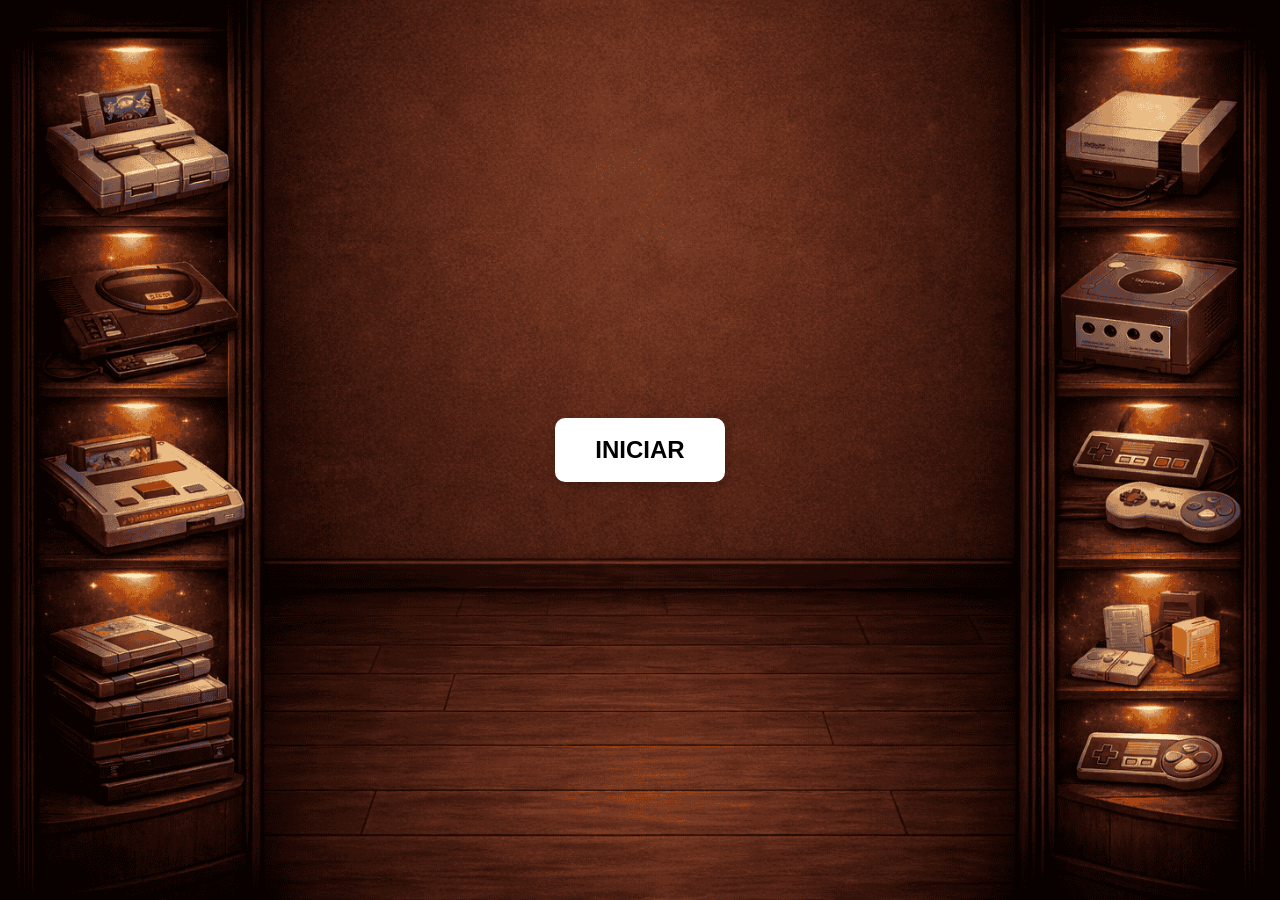
==== commit baba49bc: "Add files via upload" ====
--- a/index.html
+++ b/index.html
@@ -1,1720 +1,54 @@
-<!doctype html>
-<html lang="ca">
-<head>
-  <meta charset="utf-8" />
-  <meta name="viewport" content="width=device-width, initial-scale=1, viewport-fit=cover" />
-  <title>v3-63</title>
-
-  <style>
-    :root {
-      --gold: #f2cf7b;
-      --gold-2: #ffd98f;
-      --ink: #0c0813;
-      --panel: rgba(15, 10, 24, 0.9);
-      --line: rgba(255,255,255,0.14);
-      --text: rgba(255,255,255,0.96);
-      --muted: rgba(255,255,255,0.74);
-      --shadow: 0 24px 80px rgba(0,0,0,0.45);
-      --accent-shadow: 0 20px 48px rgba(242, 207, 123, 0.24);
-      --footer-h: 0px;
-    }
-
-    * { box-sizing:border-box; }
-
-    html, body {
-      margin:0;
-      padding:0;
-      height:100%;
-      background:#000;
-      overflow:hidden;
-      font-family: system-ui, -apple-system, Segoe UI, Roboto, Arial, sans-serif;
-    }
-
-    #desktopBands {
-      display:flex;
-      height:100vh;
-      width:100vw;
-      justify-content:center;
-      align-items:center;
-      background:#000;
-    }
-
-    .band {
-      flex:1;
-      background: #000 url("assets/img/background_laterals.png") center / cover no-repeat;
-    }
-
-    @media (max-aspect-ratio: 9/16) {
-      .band { display:none; }
-      #desktopBands { justify-content:center; }
-    }
-
-    #gameWrap {
-      position:relative;
-      height:100vh;
-      aspect-ratio:9/16;
-      max-width:100vw;
-      display:flex;
-      justify-content:center;
-      align-items:center;
-      isolation:isolate;
-      overflow:hidden;
-      background:#000;
-    }
-
-    canvas {
-      width:100%;
-      height:100%;
-      display:block;
-      touch-action:none;
-    }
-
-    #subtitle {
-      position:absolute;
-      left:50%;
-      bottom:calc(var(--footer-h) + 20px);
-      transform:translateX(-50%);
-      width:92%;
-      padding:14px 18px;
-      border-radius:16px;
-      background:rgba(0,0,0,0.55);
-      color:rgba(255,255,255,0.92);
-      font:600 1.7vh/1.25 system-ui, -apple-system, Segoe UI, Roboto, Arial;
-      text-align:center;
-      letter-spacing:0.2px;
-      pointer-events:none;
-      z-index:2;
-    }
-
-    #subtitle.hidden {
-      display:none !important;
-    }
-
-    #characterSelect {
-      position:absolute;
-      inset:0;
-      z-index:20;
-      display:flex;
-      align-items:center;
-      justify-content:center;
-      padding:clamp(14px, 2vw, 24px);
-      padding-bottom:calc(var(--footer-h) + 18px);
-      background:
-        radial-gradient(circle at 50% 12%, rgba(242,207,123,0.18), transparent 24%),
-        radial-gradient(circle at 50% 78%, rgba(255,255,255,0.07), transparent 30%),
-        linear-gradient(180deg, rgba(7,7,12,0.34), rgba(7,7,12,0.82)),
-        #050509;
-      backdrop-filter: blur(8px);
-      transition:opacity 280ms ease;
-    }
-
-    #characterSelect.hidden {
-      opacity:0;
-      pointer-events:none;
-    }
-
-    .selector-panel {
-      width:min(92%, 760px);
-      min-height:min(900px, 92vh);
-      max-height:94vh;
-      display:flex;
-      flex-direction:column;
-      border:1px solid var(--line);
-      border-radius:32px;
-      background:linear-gradient(180deg, rgba(27,18,42,0.94), rgba(12,8,20,0.97));
-      box-shadow:var(--shadow);
-      overflow:hidden;
-      position:relative;
-      padding-bottom:130px;
-    }
-
-    .selector-panel::before {
-      content:"";
-      position:absolute;
-      inset:0 0 auto 0;
-      height:180px;
-      background:linear-gradient(180deg, rgba(255,255,255,0.05), transparent);
-      pointer-events:none;
-    }
-
-    .selector-header {
-      position:relative;
-      z-index:2;
-      text-align:center;
-      padding:24px 24px 10px;
-    }
-
-    .selector-kicker {
-      font-size:12px;
-      letter-spacing:0.24em;
-      text-transform:uppercase;
-      color:var(--gold-2);
-      opacity:0.95;
-      margin-bottom:10px;
-    }
-
-    .selector-title {
-      margin:0;
-      color:var(--text);
-      font-size:clamp(30px, 4.2vw, 44px);
-      line-height:1.02;
-    }
-
-    .character-stage {
-      position:relative;
-      flex:1;
-      min-height:0;
-      padding:8px 48px 10px;
-      display:flex;
-      align-items:center;
-      justify-content:center;
-      perspective:1600px;
-      overflow:hidden;
-    }
-
-    .character-stack {
-      position:relative;
-      width:min(100%, 760px);
-      height:min(100%, 700px);
-      min-height:520px;
-      transform-style:preserve-3d;
-      z-index:1;
-    }
-
-    .character-card {
-      --offset: 0;
-      --abs-offset: 0;
-      position:absolute;
-      left:50%;
-      top:50%;
-      width:clamp(156px, 29vw, 228px);
-      aspect-ratio:0.72;
-      border:1px solid rgba(255,255,255,0.12);
-      border-radius:24px;
-      background:
-        linear-gradient(180deg, rgba(255,255,255,0.11), rgba(255,255,255,0.03)),
-        linear-gradient(180deg, rgba(27, 18, 42, 0.92), rgba(10, 8, 16, 0.96));
-      overflow:hidden;
-      cursor:pointer;
-      color:var(--text);
-      box-shadow:0 16px 34px rgba(0,0,0,0.34);
-      transform-style:preserve-3d;
-      transition:
-        transform 560ms cubic-bezier(.2,.8,.2,1),
-        opacity 320ms ease,
-        box-shadow 320ms ease,
-        border-color 320ms ease,
-        filter 320ms ease,
-        width 560ms cubic-bezier(.2,.8,.2,1);
-      transform:
-        translate(-50%, -50%)
-        translateX(calc(var(--offset) * 110px))
-        translateY(calc(var(--abs-offset) * 18px + 24px))
-        rotateZ(calc(var(--offset) * 4deg))
-        rotateX(10deg)
-        rotateY(calc(var(--offset) * -12deg))
-        scale(calc(1 - var(--abs-offset) * 0.06));
-      z-index:calc(100 - var(--abs-offset));
-      opacity:calc(1 - min(var(--abs-offset) * 0.16, 0.56));
-      filter:saturate(calc(1 - var(--abs-offset) * 0.08));
-    }
-
-    .character-card::before {
-      content:"";
-      position:absolute;
-      inset:auto -20% -16% -20%;
-      height:42%;
-      background:radial-gradient(circle at 50% 40%, rgba(242,207,123,0.26), transparent 62%);
-      pointer-events:none;
-      transform:translateZ(16px);
-    }
-
-    .character-card::after {
-      content:"";
-      position:absolute;
-      inset:0;
-      border-radius:inherit;
-      background:linear-gradient(180deg, rgba(255,255,255,0.08), transparent 26%, transparent 74%, rgba(0,0,0,0.18));
-      pointer-events:none;
-    }
-
-    .character-card:hover,
-    .character-card:focus-visible {
-      outline:none;
-      border-color:rgba(242,207,123,0.42);
-    }
-
-    .character-card.is-selected {
-      border-color:rgba(242,207,123,0.92);
-      box-shadow:var(--accent-shadow), 0 26px 50px rgba(0,0,0,0.42);
-      filter:saturate(1.08) brightness(1.02);
-    }
-
-    .character-card.is-expanded {
-      width:min(88%, 520px);
-      max-height:min(72vh, 1000px);
-      transform:
-        translate(-50%, -50%)
-        translateX(0)
-        translateY(-12px)
-        rotateZ(0deg)
-        rotateX(0deg)
-        rotateY(0deg)
-        scale(1);
-      z-index:500 !important;
-      opacity:1;
-      box-shadow:0 34px 90px rgba(0,0,0,0.54), 0 0 0 1px rgba(242,207,123,0.65);
-    }
-
-    .character-card.is-expanded .card-art {
-      padding:18px 18px 86px;
-    }
-
-    .character-card.is-faded {
-      opacity:0.18;
-      filter:blur(1px) saturate(0.8);
-      pointer-events:none;
-    }
-
-    .card-art {
-      position:absolute;
-      inset:0;
-      display:flex;
-      align-items:center;
-      justify-content:center;
-      padding:16px 14px 58px;
-    }
-
-    .card-art img {
-      width:100%;
-      height:100%;
-      object-fit:contain;
-      image-rendering:pixelated;
-      transform:translateY(-3px) translateZ(26px);
-      filter:drop-shadow(0 18px 24px rgba(0,0,0,0.32));
-      user-select:none;
-      pointer-events:none;
-    }
-
-    .portrait-fallback {
-      width:100%;
-      height:100%;
-      display:flex;
-      align-items:center;
-      justify-content:center;
-      font-weight:900;
-      letter-spacing:0.1em;
-      color:var(--gold-2);
-      font-size:clamp(20px, 4.4vw, 34px);
-    }
-
-    .card-name {
-      position:absolute;
-      left:12px;
-      right:12px;
-      bottom:12px;
-      padding:11px 12px;
-      border-radius:16px;
-      background:rgba(8,8,14,0.56);
-      border:1px solid rgba(255,255,255,0.1);
-      backdrop-filter:blur(10px);
-      text-align:center;
-      font-size:clamp(14px, 2vw, 18px);
-      font-weight:900;
-      letter-spacing:0.12em;
-      text-transform:uppercase;
-      transform:translateZ(30px);
-    }
-
-
-    .selector-arrows {
-      position:absolute;
-      inset:50% 18px auto 18px;
-      transform:translateY(-50%);
-      display:flex;
-      justify-content:space-between;
-      align-items:center;
-      pointer-events:none;
-      z-index:30;
-    }
-
-    .selector-arrow {
-      width:54px;
-      height:54px;
-      border-radius:999px;
-      border:1px solid rgba(255,255,255,0.18);
-      background:rgba(8,8,14,0.58);
-      color:var(--gold-2);
-      display:grid;
-      place-items:center;
-      font-size:28px;
-      font-weight:900;
-      box-shadow:0 12px 28px rgba(0,0,0,0.24);
-      backdrop-filter:blur(8px);
-      pointer-events:auto;
-      cursor:pointer;
-      transition:transform 160ms ease, border-color 160ms ease, background 160ms ease;
-    }
-
-    .selector-arrow:hover,
-    .selector-arrow:focus-visible {
-      outline:none;
-      transform:scale(1.06);
-      border-color:rgba(242,207,123,0.75);
-      background:rgba(18,12,28,0.9);
-    }
-
-    .selector-arrow span {
-      transform:translateY(-1px);
-      pointer-events:none;
-    }
-
-
-
-    .character-preview-overlay {
-      position:absolute;
-      inset:0 0 106px 0;
-      display:flex;
-      flex-direction:column;
-      align-items:center;
-      justify-content:flex-start;
-      padding-top:50vh;
-      box-sizing:border-box;
-      pointer-events:none;
-      z-index:6;
-      overflow:hidden;
-    }
-
-    .character-preview-overlay img {
-      width:min(96vw, 980px);
-      height:min(82vh, 1180px);
-      object-fit:contain;
-      image-rendering:pixelated;
-      opacity:0;
-      transform:translateX(-120px) translateY(8px) scale(0.985);
-      filter:drop-shadow(0 22px 40px rgba(0,0,0,0.28));
-      transition:opacity 240ms ease, transform 260ms ease;
-      will-change:opacity, transform;
-    }
-
-    .character-preview-overlay.is-visible img {
-      opacity:1;
-      transform:translateX(-120px) translateY(0) scale(1);
-      animation:characterPreviewPulse 460ms ease;
-    }
-
-    @keyframes characterPreviewPulse {
-      0% { opacity:0; transform:translateX(-120px) translateY(12px) scale(0.98); }
-      55% { opacity:1; transform:translateX(-120px) translateY(0) scale(1); }
-      100% { opacity:1; transform:translateX(-120px) translateY(0) scale(1); }
-    }
-
-    .selector-actions {
-      position:absolute;
-      left:18px;
-      right:18px;
-      bottom:calc(var(--footer-h) + 16px);
-      z-index:40;
-      display:flex;
-      flex-direction:column;
-      gap:14px;
-      pointer-events:none;
-    }
-
-    .selector-actions > * {
-      pointer-events:auto;
-    }
-
-    .play-btn {
-      appearance:none;
-      border:0;
-      border-radius:20px;
-      padding:18px 18px;
-      font:900 16px/1 system-ui, -apple-system, Segoe UI, Roboto, Arial;
-      letter-spacing:0.08em;
-      text-transform:uppercase;
-      cursor:pointer;
-      color:#1a1204;
-      background:linear-gradient(180deg, #ffe09c, #f2c55c);
-      box-shadow:0 14px 28px rgba(0,0,0,0.28);
-      transition:transform 160ms ease, filter 160ms ease, opacity 160ms ease;
-    }
-
-    .play-btn:hover,
-    .play-btn:focus-visible {
-      transform:translateY(-1px);
-      filter:brightness(1.04);
-      outline:none;
-    }
-
-    .play-btn:disabled {
-      opacity:0.55;
-      cursor:not-allowed;
-      transform:none;
-      filter:none;
-    }
-
-    #globalAudioFooter {
-      position:absolute;
-      left:0;
-      right:0;
-      bottom:0;
-      z-index:9999;
-      display:grid;
-      grid-template-columns:1fr auto;
-      gap:14px;
-      align-items:center;
-      min-height:var(--footer-h);
-      padding:12px 16px calc(12px + env(safe-area-inset-bottom));
-      border-top:1px solid rgba(255,255,255,0.08);
-      background:linear-gradient(180deg, rgba(11,11,17,0.78), rgba(11,11,17,0.94));
-      backdrop-filter:blur(14px);
-      box-shadow:0 -14px 34px rgba(0,0,0,0.24);
-    }
-
-    .audio-box {
-      display:flex;
-      align-items:center;
-      gap:12px;
-      min-width:0;
-    }
-
-    .audio-label {
-      color:var(--text);
-      font-size:12px;
-      letter-spacing:0.2em;
-      text-transform:uppercase;
-      white-space:nowrap;
-    }
-
-    .audio-slider-wrap {
-      display:flex;
-      align-items:center;
-      gap:10px;
-      width:100%;
-      min-width:0;
-    }
-
-    .audio-slider {
-      -webkit-appearance:none;
-      appearance:none;
-      width:100%;
-      height:6px;
-      border-radius:999px;
-      background:linear-gradient(90deg, var(--gold) 0%, var(--gold) var(--fill, 100%), rgba(255,255,255,0.14) var(--fill, 100%), rgba(255,255,255,0.14) 100%);
-      outline:none;
-    }
-
-    .audio-slider::-webkit-slider-thumb {
-      -webkit-appearance:none;
-      appearance:none;
-      width:18px;
-      height:18px;
-      border-radius:50%;
-      border:2px solid #2a1d07;
-      background:#ffe09c;
-      box-shadow:0 4px 10px rgba(0,0,0,0.28);
-      cursor:pointer;
-    }
-
-    .audio-slider::-moz-range-thumb {
-      width:18px;
-      height:18px;
-      border-radius:50%;
-      border:2px solid #2a1d07;
-      background:#ffe09c;
-      box-shadow:0 4px 10px rgba(0,0,0,0.28);
-      cursor:pointer;
-    }
-
-    .audio-value {
-      min-width:42px;
-      color:var(--muted);
-      font-size:13px;
-      text-align:right;
-    }
-
-    .audio-toggle {
-      appearance:none;
-      border:1px solid rgba(255,255,255,0.12);
-      border-radius:999px;
-      background:rgba(255,255,255,0.06);
-      color:var(--text);
-      padding:10px 14px;
-      font:800 13px/1 system-ui, -apple-system, Segoe UI, Roboto, Arial;
-      letter-spacing:0.08em;
-      text-transform:uppercase;
-      cursor:pointer;
-      transition:transform 160ms ease, border-color 160ms ease, background 160ms ease;
-    }
-
-    .audio-toggle:hover,
-    .audio-toggle:focus-visible {
-      transform:translateY(-1px);
-      border-color:rgba(242,207,123,0.45);
-      outline:none;
-    }
-
-    .audio-toggle.is-off {
-      opacity:0.76;
-      background:rgba(255,255,255,0.03);
-    }
-
-    .magister-difficulty-stack {
-      display:flex !important;
-      flex-direction:column !important;
-      gap:10px !important;
-      width:min(42vw, 280px) !important;
-      max-width:280px !important;
-      z-index:8 !important;
-    }
-
-    .magister-difficulty-btn {
-      width:100% !important;
-      min-height:46px !important;
-      padding:10px 12px !important;
-      font-size:clamp(14px, 1.8vw, 18px) !important;
-      line-height:1.1 !important;
-      white-space:normal !important;
-    }
-
-    .magister-back-btn {
-      appearance:none;
-      border:1px solid rgba(255,255,255,0.16);
-      border-radius:14px;
-      background:rgba(255,255,255,0.07);
-      color:var(--text);
-      min-height:46px;
-      padding:10px 12px;
-      font:800 14px/1 system-ui, -apple-system, Segoe UI, Roboto, Arial;
-      letter-spacing:0.08em;
-      text-transform:uppercase;
-      cursor:pointer;
-      box-shadow:0 10px 24px rgba(0,0,0,0.22);
-      position:relative;
-    }
-
-    .magister-back-btn:hover,
-    .magister-back-btn:focus-visible {
-      outline:none;
-      transform:translateY(-1px);
-      border-color:rgba(242,207,123,0.42);
-    }
-
-    .magister-difficulty-btn.is-nav-active,
-    .magister-back-btn.is-nav-active {
-      border-color: rgba(242,207,123,0.92) !important;
-      background: linear-gradient(180deg, rgba(242,207,123,0.26), rgba(255,255,255,0.08)) !important;
-      box-shadow: 0 0 0 2px rgba(242,207,123,0.28), 0 16px 36px rgba(0,0,0,0.34) !important;
-      transform: translateY(-2px) scale(1.02) !important;
-      filter: brightness(1.06);
-    }
-
-    .magister-difficulty-btn.is-nav-active::after,
-    .magister-back-btn.is-nav-active::after {
-      content: "";
-      position: absolute;
-      inset: -6px;
-      border-radius: 18px;
-      border: 2px solid rgba(242,207,123,0.46);
-      pointer-events: none;
-      animation: magisterPulse 1.15s ease-in-out infinite;
-    }
-
-    @keyframes magisterPulse {
-      0%, 100% { opacity: 0.62; }
-      50% { opacity: 1; }
-    }
-
-    .magister-pause-character-btn {
-      appearance:none;
-      border:1px solid rgba(255,255,255,0.16);
-      border-radius:14px;
-      background:rgba(255,255,255,0.07);
-      color:var(--text);
-      min-height:46px;
-      padding:10px 12px;
-      font:800 14px/1 system-ui, -apple-system, Segoe UI, Roboto, Arial;
-      letter-spacing:0.08em;
-      text-transform:uppercase;
-      cursor:pointer;
-      box-shadow:0 10px 24px rgba(0,0,0,0.22);
-    }
-
-
-    .magister-difficulty-hide {
-      display: none !important;
-      visibility: hidden !important;
-    }
-    .magister-pause-character-btn:hover,
-    .magister-pause-character-btn:focus-visible {
-      outline:none;
-      transform:translateY(-1px);
-      border-color:rgba(242,207,123,0.42);
-    }
-
-    @media (max-width: 700px) {
-      :root { --footer-h: 0px; }
-
-      .selector-panel {
-        width:min(96%, 760px);
-        min-height:min(860px, 96vh);
-        border-radius:26px;
-      }
-
-      .character-stage { padding-inline:0; }
-      .character-stack { min-height:360px; }
-
-      .character-card {
-        width:clamp(104px, 26vw, 132px);
-        transform:
-          translate(-50%, -50%)
-          translateX(calc(var(--offset) * 44px))
-          translateY(calc(var(--abs-offset) * 14px + 18px))
-          rotateZ(calc(var(--offset) * 4deg))
-          rotateX(8deg)
-          rotateY(calc(var(--offset) * -11deg))
-          scale(calc(1 - var(--abs-offset) * 0.08));
-      }
-
-      .character-card.is-expanded {
-        width:min(92%, 460px);
-      }
-
-      #globalAudioFooter {
-        grid-template-columns:1fr;
-      }
-
-      .magister-difficulty-stack {
-        width:min(46vw, 220px) !important;
-      }
-    }
-  </style>
-</head>
-
-<body>
-  <div id="desktopBands">
-    <div class="band left"></div>
-
-    <div id="gameWrap">
-      <canvas id="game" width="1080" height="1920"></canvas>
-      <div id="subtitle">
-        Arrossega un joc de la caixa al prestatge correcte
-      </div>
-
-      <div id="characterSelect" aria-label="Selecció de personatge">
-        <div class="selector-panel">
-          <div class="selector-header">
-            <div class="selector-kicker">MAGISTER ORDINIS</div>
-            <h1 class="selector-title">Tria el teu personatge</h1>
-          </div>
-
-          <div id="characterPreviewOverlay" class="character-preview-overlay" aria-hidden="true"><img id="characterPreviewImage" alt="" draggable="false"></div>
-
-          <div class="character-stage">
-            <div id="characterStack" class="character-stack"></div>
-            <div class="selector-arrows" aria-hidden="false">
-              <button id="charPrev" class="selector-arrow" type="button" aria-label="Personatge anterior"><span>‹</span></button>
-              <button id="charNext" class="selector-arrow" type="button" aria-label="Següent personatge"><span>›</span></button>
-            </div>
-          </div>
-
-          <div class="selector-actions">
-            <button id="playBtn" class="play-btn" type="button" disabled>Començar partida</button>
-          </div>
-        </div>
-      </div>
-    </div>
-
-    <div class="band right"></div>
-  </div>
-
-    <audio id="introSong" src="assets/introsong.mp3" preload="auto" playsinline loop></audio>
-  <audio id="selectSfx" src="assets/selectaudio.mp3" preload="auto" playsinline></audio>
-  <audio id="okSfx" src="assets/okaudio.mp3" preload="auto" playsinline></audio>
-
-  <script>
-    (() => {
-      const CHARACTERS = ["JOU", "GEREK", "RIAU", "SANXES", "NAN"];
-      const CHARACTER_STORAGE_KEY = "magister-ordinis-selected-character";
-      const AUDIO_STORAGE_KEY = "magister-ordinis-audio-settings";
-
-      const gameWrap = document.getElementById("gameWrap");
-      const stack = document.getElementById("characterStack");
-      const playBtn = document.getElementById("playBtn");
-      const selector = document.getElementById("characterSelect");
-      const prevBtn = document.getElementById("charPrev");
-      const nextBtn = document.getElementById("charNext");
-      const previewOverlay = document.getElementById("characterPreviewOverlay");
-      const previewImage = document.getElementById("characterPreviewImage");
-      const subtitle = document.getElementById("subtitle");
-      const menuMusic = document.getElementById("introSong");
-      const gameMusic = null;
-      const selectSfx = document.getElementById("selectSfx");
-      const okSfx = document.getElementById("okSfx");
-
-      let selectedCharacter = null;
-      let selectedIndex = 0;
-      let expandedCharacter = null;
-      let gameLoaded = false;
-      let audioSettings = readAudioSettings();
-      let currentBgm = "none";
-      let previewAnimFrame = 0;
-      let previewFadeTimer = 0;
-
-      function hasDifficultyMenu(root = document) {
-        return !!root.querySelector('.magister-difficulty-stack');
-      }
-
-      function hasPauseMenu(root = document) {
-        return !!root.querySelector('.magister-pause-character-btn');
-      }
-
-      function isGameplayContext() {
-        return selector.classList.contains("hidden") && !hasDifficultyMenu(document) && !hasPauseMenu(document);
-      }
-
-      function isUiSfxTarget(target) {
-        const el = target?.closest?.(".character-card, #playBtn, #charPrev, #charNext, .magister-difficulty-btn, .magister-back-btn, .magister-pause-character-btn");
-        return el || null;
-      }
-
-      function setNavActive(target) {
-        const active = target?.closest?.('.magister-difficulty-btn, .magister-back-btn') || null;
-        if (!active) return;
-        document.querySelectorAll('.magister-difficulty-btn.is-nav-active, .magister-back-btn.is-nav-active').forEach((el) => {
-          if (el !== active) el.classList.remove('is-nav-active');
-        });
-        active.classList.add('is-nav-active');
-      }
-
-      const BLOCKED_MUSIC_PATTERNS = ["assets/musicmenu1.mp3"];
-
-      function isBlockedMusicSource(value) {
-        const src = String(value || '').toLowerCase();
-        return BLOCKED_MUSIC_PATTERNS.some((pattern) => src.includes(pattern.toLowerCase()));
-      }
-
-      function silenceBlockedMedia(media) {
-        if (!(media instanceof HTMLMediaElement)) return false;
-        const src = media.currentSrc || media.src || media.getAttribute?.('src') || '';
-        if (!isBlockedMusicSource(src)) return false;
-        try { media.pause(); } catch {}
-        try { media.currentTime = 0; } catch {}
-        try { media.loop = false; } catch {}
-        media.muted = true;
-        media.volume = 0;
-        media.dataset.magisterBlockedMusic = '1';
-        return true;
-      }
-
-      function silenceAllBlockedMusic(root = document) {
-        root.querySelectorAll?.('audio,video').forEach((media) => silenceBlockedMedia(media));
-      }
-
-      function getPortraitPath(name) {
-        return `assets/img/${name}_front.png`;
-      }
-
-      function clamp(value, min, max) {
-        return Math.max(min, Math.min(max, value));
-      }
-
-      function normalizeText(value) {
-        return String(value || "")
-          .normalize("NFD")
-          .replace(/[\u0300-\u036f]/g, "")
-          .trim()
-          .toLowerCase();
-      }
-
-      function readAudioSettings() {
-        try {
-          const saved = JSON.parse(localStorage.getItem(AUDIO_STORAGE_KEY) || "null");
-          const savedVolume = clamp(Number(saved?.volume), 0, 1);
-          return {
-            enabled: true,
-            volume: Number.isFinite(savedVolume) && savedVolume > 0 ? savedVolume : 0.85
-          };
-        } catch {
-          return { enabled: true, volume: 0.85 };
-        }
-      }
-
-      function saveAudioSettings() {
-        localStorage.setItem(AUDIO_STORAGE_KEY, JSON.stringify(audioSettings));
-      }
-
-      function applyAudioSettingsToElement(media) {
-        if (!(media instanceof HTMLMediaElement)) return;
-        media.volume = clamp(audioSettings.volume, 0, 1);
-        media.muted = !audioSettings.enabled || audioSettings.volume <= 0;
-        media.playsInline = true;
-      }
-
-      function getActiveBgmElement() {
-        if (currentBgm === "menu") return menuMusic;
-        if (currentBgm === "game") return gameMusic;
-        return null;
-      }
-
-
-      const originalMediaPlay = HTMLMediaElement.prototype.play;
-      HTMLMediaElement.prototype.play = function(...args) {
-        if (silenceBlockedMedia(this)) {
-          return Promise.resolve();
-        }
-        return originalMediaPlay.apply(this, args);
-      };
-
-      const originalSetAttribute = Element.prototype.setAttribute;
-      Element.prototype.setAttribute = function(name, value) {
-        const result = originalSetAttribute.call(this, name, value);
-        if ((name === 'src' || name === 'data-src') && this instanceof HTMLMediaElement) {
-          silenceBlockedMedia(this);
-        }
-        return result;
-      };
-
-      const OriginalAudio = window.Audio;
-      window.Audio = function(...args) {
-        const media = new OriginalAudio(...args);
-        silenceBlockedMedia(media);
-        return media;
-      };
-      window.Audio.prototype = OriginalAudio.prototype;
-
-      function safePlay(media) {
-        if (!(media instanceof HTMLMediaElement)) return;
-        applyAudioSettingsToElement(media);
-        const p = media.play();
-        if (p && typeof p.catch === "function") p.catch(() => {});
-      }
-
-      function getScreenAudioState(root = document) {
-        if (!gameLoaded) return "menu";
-        const gameState = String(window.__magisterGameState || "boot");
-        if (selector && !selector.classList.contains("hidden")) return "menu";
-        if (gameState === "boot" || gameState === "menu") return "menu";
-        return "none";
-      }
-
-      function stopAllBackgroundMusic(resetTime = true) {
-        [menuMusic, gameMusic].forEach((media) => {
-          if (!media) return;
-          media.pause();
-          if (resetTime) {
-            try { media.currentTime = 0; } catch {}
-          }
-        });
-      }
-
-      function updateBackgroundMusic(force = false) {
-        const wanted = getScreenAudioState(document);
-        const active = wanted === "game" ? gameMusic : wanted === "menu" ? menuMusic : null;
-
-        if (currentBgm === wanted) {
-          if (active) {
-            applyAudioSettingsToElement(active);
-            const shouldResume = force && !active.ended && active.paused && !active.muted && audioSettings.enabled && audioSettings.volume > 0;
-            if (shouldResume) safePlay(active);
-          }
-          return;
-        }
-
-        currentBgm = wanted;
-        stopAllBackgroundMusic(wanted !== "none");
-        if (!active) return;
-
-        applyAudioSettingsToElement(active);
-        if (!audioSettings.enabled || audioSettings.volume <= 0) return;
-        safePlay(active);
-      }
-
-      function applyAudioSettingsToPage() {
-        window.MAGISTER_AUDIO = {
-          enabled: audioSettings.enabled,
-          volume: audioSettings.volume,
-          muted: !audioSettings.enabled || audioSettings.volume <= 0
-        };
-        [menuMusic, gameMusic].forEach((media) => {
-          if (!media) return;
-          if (media === getActiveBgmElement()) {
-            applyAudioSettingsToElement(media);
-          } else {
-            media.muted = true;
-          }
-        });
-        [selectSfx, okSfx].forEach((media) => {
-          if (!media) return;
-          applyAudioSettingsToElement(media);
-        });
-        updateBackgroundMusic(false);
-      }
-
-      let audioUnlocked = false;
-      let sfxPool = [];
-
-      function installAudioHooks() {
-        if (menuMusic) {
-          menuMusic.loop = true;
-          menuMusic.preload = "auto";
-          menuMusic.playsInline = true;
-          try { menuMusic.load(); } catch {}
-        }
-        if (gameMusic) {
-          gameMusic.loop = true;
-          gameMusic.preload = "auto";
-          gameMusic.playsInline = true;
-          try { gameMusic.load(); } catch {}
-        }
-        [selectSfx, okSfx].forEach((media) => {
-          if (!media) return;
-          media.loop = false;
-          media.preload = "auto";
-          media.playsInline = true;
-          try { media.load(); } catch {}
-        });
-      }
-
-      function unlockAudio() {
-        if (audioUnlocked) return;
-        audioUnlocked = true;
-        [selectSfx, okSfx, menuMusic, gameMusic].forEach((media) => {
-          if (!(media instanceof HTMLMediaElement)) return;
-          applyAudioSettingsToElement(media);
-          try { media.load(); } catch {}
-        });
-      }
-
-      let lastSelectSfxAt = 0;
-      let lastSelectSfxKey = "";
-
-      function playUiSfx(media) {
-        if (!(media instanceof HTMLMediaElement)) return;
-        unlockAudio();
-        const src = media.currentSrc || media.src;
-        if (!src) return;
-
-        try {
-          sfxPool = sfxPool.filter((item) => !(item.paused && item.ended));
-        } catch {}
-
-        const player = new Audio(src);
-        player.preload = "auto";
-        player.loop = false;
-        player.playsInline = true;
-        applyAudioSettingsToElement(player);
-        player.muted = false;
-        player.volume = clamp(audioSettings.volume * 0.234375, 0, 1);
-
-        const cleanup = () => {
-          try { player.pause(); } catch {}
-          sfxPool = sfxPool.filter((item) => item !== player);
-        };
-        player.addEventListener("ended", cleanup, { once: true });
-        player.addEventListener("error", cleanup, { once: true });
-        sfxPool.push(player);
-
-        const p = player.play();
-        if (p && typeof p.catch === "function") {
-          p.catch(() => {
-            try {
-              applyAudioSettingsToElement(media);
-              media.muted = false;
-              media.currentTime = 0;
-              media.volume = clamp(audioSettings.volume * 0.234375, 0, 1);
-              media.play();
-            } catch {}
-          });
-        }
-      }
-
-      function playSelectSfx(key = "") {
-        if (isGameplayContext()) return;
-        const now = Date.now();
-        if (key && key === lastSelectSfxKey && now - lastSelectSfxAt < 120) return;
-        if (now - lastSelectSfxAt < 60) return;
-        lastSelectSfxAt = now;
-        lastSelectSfxKey = key || "generic";
-        playUiSfx(selectSfx);
-      }
-
-      function playOkSfx() {
-        playUiSfx(okSfx);
-      }
-
-      function makeCard(name, index) {
-        const button = document.createElement("button");
-        button.type = "button";
-        button.className = "character-card";
-        button.dataset.character = name;
-        button.dataset.index = String(index);
-        button.setAttribute("aria-label", `Seleccionar ${name}`);
-
-        const art = document.createElement("div");
-        art.className = "card-art";
-
-        const img = document.createElement("img");
-        img.src = getPortraitPath(name);
-        img.alt = `${name} front`;
-        img.loading = "eager";
-        img.draggable = false;
-        img.onerror = () => {
-          art.innerHTML = `<div class="portrait-fallback">${name}</div>`;
-        };
-
-        art.appendChild(img);
-        button.appendChild(art);
-
-        const label = document.createElement("div");
-        label.className = "card-name";
-        label.textContent = name;
-        button.appendChild(label);
-
-        button.addEventListener("pointerenter", () => playSelectSfx(`card:pointer:${name}`), { passive:true });
-        button.addEventListener("focus", () => playSelectSfx(`card:focus:${name}`), true);
-        button.addEventListener("click", () => { playOkSfx(); handleCardClick(name, index); });
-        return button;
-      }
-
-      function renderStack() {
-        CHARACTERS.forEach((name, index) => stack.appendChild(makeCard(name, index)));
-      }
-
-      function updateStackPositions() {
-        const cards = Array.from(document.querySelectorAll(".character-card"));
-        cards.forEach((card, index) => {
-          const rawOffset = index - selectedIndex;
-          const offset = clamp(rawOffset, -2.2, 2.2);
-          const absOffset = Math.abs(offset);
-          const isSelected = card.dataset.character === selectedCharacter;
-          const isExpanded = card.dataset.character === expandedCharacter;
-          const shouldFade = expandedCharacter && !isExpanded;
-
-          card.style.setProperty("--offset", offset);
-          card.style.setProperty("--abs-offset", absOffset);
-          card.classList.toggle("is-selected", isSelected);
-          card.classList.toggle("is-expanded", isExpanded);
-          card.classList.toggle("is-faded", !!shouldFade);
-          card.setAttribute("aria-pressed", String(isSelected));
-          card.style.zIndex = String(isExpanded ? 500 : isSelected ? 220 : 100 - Math.round(absOffset * 10));
-        });
-      }
-
-      function syncSelectionUI() {
-        playBtn.disabled = !selectedCharacter;
-        playBtn.textContent = selectedCharacter ? `Començar amb ${selectedCharacter}` : "Començar partida";
-        window.SELECTED_CHARACTER = selectedCharacter;
-        if (selectedCharacter) updateCharacterPreview(selectedCharacter);
-      }
-
-      function updateCharacterPreview(name) {
-        if (!previewOverlay || !previewImage || !name) return;
-        const nextSrc = getPortraitPath(name);
-        clearTimeout(previewFadeTimer);
-        cancelAnimationFrame(previewAnimFrame);
-        previewOverlay.classList.remove("is-visible");
-        previewImage.src = nextSrc;
-        previewImage.alt = `${name} front preview`;
-        previewAnimFrame = requestAnimationFrame(() => {
-          previewOverlay.classList.add("is-visible");
-        });
-        previewFadeTimer = window.setTimeout(() => {
-          previewOverlay.classList.add("is-visible");
-        }, 40);
-      }
-
-      function moveCharacterSelection(direction) {
-        const next = (selectedIndex + direction + CHARACTERS.length) % CHARACTERS.length;
-        playSelectSfx(`carousel:${direction > 0 ? 'next' : 'prev'}:${next}`);
-        selectCharacter(CHARACTERS[next], next);
-      }
-
-      function selectCharacter(name, index) {
-        selectedCharacter = name;
-        selectedIndex = index;
-        expandedCharacter = name;
-        localStorage.setItem(CHARACTER_STORAGE_KEY, name);
-        updateStackPositions();
-        syncSelectionUI();
-      }
-
-      function handleCardClick(name, index) {
-        if (expandedCharacter === name) {
-          expandedCharacter = null;
-          selectedCharacter = name;
-          selectedIndex = index;
-          localStorage.setItem(CHARACTER_STORAGE_KEY, name);
-          updateStackPositions();
-          syncSelectionUI();
-          return;
-        }
-        selectCharacter(name, index);
-      }
-
-      window.magisterGoToCharacters = function() {
-        showCharacterMenu();
-      };
-
-      function showCharacterMenu() {
-        window.__magisterGameState = "boot";
-        selector.classList.remove("hidden");
-        selector.style.pointerEvents = "auto";
-        updateStackPositions();
-        updateBackgroundMusic(true);
-      }
-
-      function hideCharacterMenu() {
-        selector.classList.add("hidden");
-        updateBackgroundMusic(true);
-      }
-
-      function getSelectedGameplayFrontToken() {
-        if (!selectedCharacter) return null;
-        if (String(selectedCharacter).toUpperCase() === "JOU" && isGameplayContext()) return `${selectedCharacter}_front2`;
-        return `${selectedCharacter}_front`;
-      }
-
-      function rewriteCharacterAsset(path) {
-        if (!selectedCharacter || typeof path !== "string") return path;
-        const frontToken = getSelectedGameplayFrontToken();
-        return path
-          .replace(/character_front(\.[a-z0-9]+)(\?.*)?$/i, `${frontToken}$1$2`)
-          .replace(/character_back_idle(\.[a-z0-9]+)(\?.*)?$/i, `${selectedCharacter}_back_idle$1$2`)
-          .replace(/character_back_left(\.[a-z0-9]+)(\?.*)?$/i, `${selectedCharacter}_back_left$1$2`)
-          .replace(/character_back_right(\.[a-z0-9]+)(\?.*)?$/i, `${selectedCharacter}_back_right$1$2`);
-      }
-
-      function rewriteCharacterStyle(value) {
-        if (!selectedCharacter || typeof value !== "string") return value;
-        const frontToken = getSelectedGameplayFrontToken();
-        let next = value
-          .replace(/character_front(?=\.[a-z0-9]+)/gi, `${frontToken}`)
-          .replace(/character_back_idle(?=\.[a-z0-9]+)/gi, `${selectedCharacter}_back_idle`)
-          .replace(/character_back_left(?=\.[a-z0-9]+)/gi, `${selectedCharacter}_back_left`)
-          .replace(/character_back_right(?=\.[a-z0-9]+)/gi, `${selectedCharacter}_back_right`);
-        if (/_front\.[a-z0-9]+/i.test(next)) {
-          if (!/background-size\s*:/i.test(next)) next += ';background-size:auto 100%';
-          else next = next.replace(/background-size\s*:[^;]+/i, 'background-size:auto 100%');
-          if (!/background-repeat\s*:/i.test(next)) next += ';background-repeat:no-repeat';
-          if (!/background-position\s*:/i.test(next)) next += ';background-position:center center';
-        }
-        return next;
-      }
-
-      function rewriteExistingAssets(root = document) {
-        root.querySelectorAll("img").forEach((img) => {
-          const current = img.getAttribute("src");
-          if (current) {
-            const next = rewriteCharacterAsset(current);
-            if (next !== current) img.setAttribute("src", next);
-            if (/_front(\.[a-z0-9]+)(\?.*)?$/i.test(next || current)) {
-              img.style.width = '120%';
-              img.style.maxWidth = 'none';
-              img.style.height = '100%';
-              img.style.objectFit = 'contain';
-              img.style.objectPosition = 'center center';
-            }
-          }
-        });
-
-        root.querySelectorAll("[style]").forEach((el) => {
-          const style = el.getAttribute("style");
-          const next = rewriteCharacterStyle(style);
-          if (next !== style) el.setAttribute("style", next);
-        });
-      }
-
-      function installCanvasGuards() {
-        if (window.__magisterCanvasGuardsInstalled) return;
-        window.__magisterCanvasGuardsInstalled = true;
-
-        const norm = (value) => normalizeText(String(value || ""));
-
-        const originalDrawImage = CanvasRenderingContext2D && CanvasRenderingContext2D.prototype.drawImage;
-        if (originalDrawImage) {
-          CanvasRenderingContext2D.prototype.drawImage = function(...args) {
-            const img = args[0];
-            const src = String(img?.src || img?.currentSrc || img?.getAttribute?.('src') || '').toLowerCase();
-            if (src.includes('pops1.png') || src.includes('/pops1') || src.endsWith('pops1')) {
-              return;
-            }
-            const selectedFrontToken = String((selectedCharacter || '') + '_front').toLowerCase();
-            const isSelectedFront = !!selectedCharacter && src.includes(selectedFrontToken);
-            if (isSelectedFront) {
-              const stretched = args.slice();
-              if (stretched.length === 3) {
-                const dw = (img?.naturalWidth || img?.width || 0) * 1.2;
-                const dh = (img?.naturalHeight || img?.height || 0) || 0;
-                if (dw && dh) {
-                  stretched[1] = Number(stretched[1] || 0) - ((dw - (img?.naturalWidth || img?.width || dw / 1.2)) / 2);
-                  stretched.push(dw, dh);
-                }
-              } else if (stretched.length === 5) {
-                const oldW = Number(stretched[3] || 0);
-                const newW = oldW * 1.2;
-                stretched[1] = Number(stretched[1] || 0) - ((newW - oldW) / 2);
-                stretched[3] = newW;
-              } else if (stretched.length >= 9) {
-                const oldW = Number(stretched[7] || 0);
-                const newW = oldW * 1.2;
-                stretched[5] = Number(stretched[5] || 0) - ((newW - oldW) / 2);
-                stretched[7] = newW;
-              }
-              return originalDrawImage.apply(this, stretched);
-            }
-            return originalDrawImage.apply(this, args);
-          };
-        }
-
-        const originalFillText = CanvasRenderingContext2D && CanvasRenderingContext2D.prototype.fillText;
-        if (originalFillText) {
-          CanvasRenderingContext2D.prototype.fillText = function(textValue, ...args) {
-            const txt = norm(textValue);
-            if (txt.includes('toca per comencar') || txt.includes('toca per començar')) return;
-            return originalFillText.call(this, textValue, ...args);
-          };
-        }
-
-        const originalStrokeText = CanvasRenderingContext2D && CanvasRenderingContext2D.prototype.strokeText;
-        if (originalStrokeText) {
-          CanvasRenderingContext2D.prototype.strokeText = function(textValue, ...args) {
-            const txt = norm(textValue);
-            if (txt.includes('toca per comencar') || txt.includes('toca per començar')) return;
-            return originalStrokeText.call(this, textValue, ...args);
-          };
-        }
-      }
-
-      function installAssetRewriteHooks() {
-        window.SELECTED_CHARACTER = selectedCharacter;
-        window.rewriteCharacterAsset = rewriteCharacterAsset;
-
-        const imageSrcDescriptor = Object.getOwnPropertyDescriptor(HTMLImageElement.prototype, "src");
-        if (imageSrcDescriptor && imageSrcDescriptor.set && !window.__characterImageRewriteInstalled) {
-          Object.defineProperty(HTMLImageElement.prototype, "src", {
-            configurable: true,
-            enumerable: imageSrcDescriptor.enumerable,
-            get: imageSrcDescriptor.get,
-            set(value) {
-              imageSrcDescriptor.set.call(this, rewriteCharacterAsset(value));
-            }
-          });
-          window.__characterImageRewriteInstalled = true;
-        }
-
-        const originalSetAttribute = Element.prototype.setAttribute;
-        if (!window.__characterSetAttributeRewriteInstalled) {
-          Element.prototype.setAttribute = function(name, value) {
-            if (this instanceof HTMLImageElement && name === "src") {
-              return originalSetAttribute.call(this, name, rewriteCharacterAsset(value));
-            }
-            if (name === "style" && typeof value === "string") {
-              return originalSetAttribute.call(this, name, rewriteCharacterStyle(value));
-            }
-            return originalSetAttribute.call(this, name, value);
-          };
-          window.__characterSetAttributeRewriteInstalled = true;
-        }
-      }
-
-      function findButtonsWithText(root = document) {
-        return Array.from(root.querySelectorAll("button, [role='button'], a"))
-          .filter((el) => normalizeText(el.textContent).length > 0);
-      }
-
-      function removeStartPrompt(root = document) {
-        const candidates = Array.from(root.querySelectorAll("div, p, span, button, [role='button'], strong, small"));
-        candidates.forEach((el) => {
-          const txt = normalizeText(el.textContent);
-          if (txt.includes("toca per comencar") || txt.includes("toca per començar")) {
-            el.remove();
-            return;
-          }
-          if (txt === "reprendre") {
-            el.textContent = "RESTART";
-          }
-        });
-      }
-
-      function patchDifficultyMenu(root = document) {
-        const buttons = findButtonsWithText(root);
-        const guzmanButton = buttons.find((btn) => normalizeText(btn.textContent).includes("guzman"));
-        if (!guzmanButton) return;
-
-        const buttonParent = guzmanButton.parentElement;
-        if (!buttonParent) return;
-
-        if (!buttonParent.classList.contains("magister-difficulty-stack")) {
-          buttonParent.classList.add("magister-difficulty-stack");
-        }
-
-        const siblingButtons = Array.from(buttonParent.children).filter((el) => {
-          const tag = el.tagName;
-          return tag === "BUTTON" || el.getAttribute("role") === "button" || tag === "A";
-        });
-
-        const desiredDifficultyLabels = ["FÀCIL 20", "NORMAL 40", "GUZMÁN 80"];
-        siblingButtons.slice(0, 3).forEach((btn, idx) => {
-          const label = desiredDifficultyLabels[idx];
-          if (label) {
-            btn.textContent = label;
-            btn.setAttribute("aria-label", label);
-            btn.setAttribute("title", label);
-            btn.dataset.magisterDifficultyLabel = label;
-          }
-        });
-
-        siblingButtons.forEach((btn, idx) => {
-          btn.classList.add("magister-difficulty-btn");
-          if (!btn.dataset.magisterNavBound) {
-            btn.dataset.magisterNavBound = "1";
-            btn.addEventListener("pointerenter", () => { setNavActive(btn); playSelectSfx(`difficulty:pointer:${idx}:${normalizeText(btn.textContent)}`); }, { passive:true });
-            btn.addEventListener("focus", () => { setNavActive(btn); playSelectSfx(`difficulty:focus:${idx}:${normalizeText(btn.textContent)}`); }, true);
-            btn.addEventListener("click", () => setNavActive(btn), true);
-          }
-        });
-
-        let backBtn = buttonParent.querySelector(".magister-back-btn");
-        if (!backBtn) {
-          backBtn = document.createElement("button");
-          backBtn.type = "button";
-          backBtn.className = "magister-back-btn";
-          backBtn.textContent = "Personatges";
-          backBtn.addEventListener("pointerenter", () => { setNavActive(backBtn); playSelectSfx(`difficulty:pointer:back`); }, { passive:true });
-          backBtn.addEventListener("focus", () => { setNavActive(backBtn); playSelectSfx(`difficulty:focus:back`); }, true);
-          backBtn.addEventListener("click", () => {
-            setNavActive(backBtn);
-            playOkSfx();
-            stopAllBackgroundMusic(true);
-            currentBgm = "none";
-            window.location.reload();
-          });
-          guzmanButton.insertAdjacentElement("afterend", backBtn);
-        }
-
-        const difficultyContainer = buttonParent.parentElement || buttonParent;
-        const visualCandidates = Array.from(difficultyContainer.querySelectorAll("img, canvas, svg, [style*='character_'], [style*='_front'], [style*='_back_'], [style*='pops1'], [class*='character'], [id*='character']"));
-        visualCandidates.forEach((el) => {
-          const src = (el.getAttribute?.("src") || "").toLowerCase();
-          const style = (el.getAttribute?.("style") || "").toLowerCase();
-          const isPops = src.includes("pops1.png") || style.includes("pops1.png") || src.includes("pops1") || style.includes("pops1");
-          const looksLikeCharacter = isPops || el.matches?.("canvas, svg, [style*='character_'], [style*='_front'], [style*='_back_'], [class*='character'], [id*='character']");
-          if (!looksLikeCharacter) return;
-          if (el === buttonParent || buttonParent.contains(el) || el === backBtn) return;
-          el.style.setProperty("display", "none", "important");
-          el.style.setProperty("visibility", "hidden", "important");
-          el.setAttribute?.("aria-hidden", "true");
-        });
-
-        Array.from(difficultyContainer.querySelectorAll("div, span, p, button, [role='button'], strong, small")).forEach((el) => {
-          const txt = normalizeText(el.textContent);
-          if (txt.includes("toca per comencar") || txt.includes("toca per començar")) {
-            el.style.setProperty("display", "none", "important");
-            el.style.setProperty("visibility", "hidden", "important");
-            el.style.setProperty("opacity", "0", "important");
-            el.setAttribute?.("aria-hidden", "true");
-          }
-        });
-
-        removeStartPrompt(difficultyContainer);
-        updateDifficultyFocusState(difficultyContainer);
-        updateBackgroundMusic(true);
-      }
-
-
-      function updateDifficultyFocusState(root = document) {
-        const targets = Array.from(root.querySelectorAll('.magister-difficulty-btn, .magister-back-btn'));
-        let active = document.activeElement && document.activeElement.closest ? document.activeElement.closest('.magister-difficulty-btn, .magister-back-btn') : null;
-        if (!active || !targets.includes(active)) active = targets.find((el) => el.matches(':hover')) || null;
-        if (!active) active = targets.find((el) => el.classList.contains('is-nav-active')) || null;
-        if (!active && targets.length) active = targets[0];
-        targets.forEach((el) => el.classList.toggle('is-nav-active', el === active));
-      }
-
-      function hidePopsDifficultyArt(root = document) {
-        Array.from(root.querySelectorAll("img, [style], canvas, svg")).forEach((el) => {
-          const src = (el.getAttribute?.("src") || "").toLowerCase();
-          const style = (el.getAttribute?.("style") || "").toLowerCase();
-          if (src.includes("pops1.png") || style.includes("pops1.png") || src.includes("pops1") || style.includes("pops1")) {
-            el.style.setProperty("display", "none", "important");
-            el.style.setProperty("visibility", "hidden", "important");
-            el.setAttribute?.("aria-hidden", "true");
-          }
-        });
-      }
-
-      function patchPauseMenu(root = document) {
-        const buttons = findButtonsWithText(root);
-        const restartButton = buttons.find((btn) => {
-          const txt = normalizeText(btn.textContent);
-          return txt === "restart" || txt === "reprendre";
-        });
-        if (!restartButton) return;
-
-        const parent = restartButton.parentElement;
-        if (!parent || parent.querySelector(".magister-pause-character-btn")) return;
-
-        const chooserBtn = document.createElement("button");
-        chooserBtn.type = "button";
-        chooserBtn.className = restartButton.className || "magister-pause-character-btn";
-        chooserBtn.classList.add("magister-pause-character-btn");
-        chooserBtn.textContent = "Triar Personatge";
-        chooserBtn.addEventListener("click", () => {
-          playOkSfx();
-          stopAllBackgroundMusic(true);
-          currentBgm = "none";
-          window.location.reload();
-        });
-        parent.appendChild(chooserBtn);
-      }
-
-      function patchGamePieces(root = document) {
-        const pieces = Array.from(root.querySelectorAll("img[src*='game'], img[src*='Game'], [draggable='true']"));
-        pieces.forEach((el) => {
-          if (!(el instanceof HTMLElement) || el.dataset.magisterHitPatched === "1") return;
-          el.dataset.magisterHitPatched = "1";
-          el.style.touchAction = "none";
-          el.style.pointerEvents = "auto";
-          el.style.userSelect = "none";
-          el.style.webkitUserDrag = "none";
-          if (el.tagName === "IMG") {
-            el.style.padding = "18px";
-            el.style.margin = "-18px";
-            el.style.boxSizing = "content-box";
-          }
-          if (el.parentElement) {
-            el.parentElement.style.overflow = "visible";
-          }
-        });
-      }
-
-      function installMenuObserver() {
-        if (window.__magisterMenuObserver) return;
-        const observer = new MutationObserver((mutations) => {
-          mutations.forEach((mutation) => {
-            mutation.addedNodes.forEach((node) => {
-              if (!(node instanceof HTMLElement)) return;
-              patchDifficultyMenu(node);
-              patchPauseMenu(node);
-              patchGamePieces(node);
-              removeStartPrompt(node);
-              hidePopsDifficultyArt(node);
-              rewriteExistingAssets(node);
-            });
-          });
-          patchDifficultyMenu(document);
-          patchPauseMenu(document);
-          patchGamePieces(document);
-          removeStartPrompt(document);
-          hidePopsDifficultyArt(document);
-        });
-        observer.observe(document.body, { childList: true, subtree: true });
-        window.__magisterMenuObserver = observer;
-      }
-
-      function loadGame() {
-        if (gameLoaded || !selectedCharacter) return;
-        gameLoaded = true;
-        window.__magisterGameState = "boot";
-        subtitle.classList.add("hidden");
-        installAudioHooks();
-        applyAudioSettingsToPage();
-        installAssetRewriteHooks();
-        installCanvasGuards();
-        installMenuObserver();
-        hideCharacterMenu();
-        updateBackgroundMusic(true);
-
-        const gameScript = document.createElement("script");
-        gameScript.src = "game_v3-63.js";
-        gameScript.defer = true;
-        gameScript.onload = () => {
-          patchDifficultyMenu(document);
-          patchPauseMenu(document);
-          patchGamePieces(document);
-          rewriteExistingAssets(document);
-          removeStartPrompt(document);
-          hidePopsDifficultyArt(document);
-          applyAudioSettingsToPage();
-          updateBackgroundMusic(false);
-          silenceAllBlockedMusic(document);
-        };
-        document.body.appendChild(gameScript);
-      }
-
-      renderStack();
-
-      const savedCharacter = localStorage.getItem(CHARACTER_STORAGE_KEY);
-      const initialIndex = savedCharacter && CHARACTERS.includes(savedCharacter) ? CHARACTERS.indexOf(savedCharacter) : 2;
-      selectedIndex = initialIndex;
-      selectedCharacter = CHARACTERS[initialIndex];
-      expandedCharacter = null;
-      updateStackPositions();
-      syncSelectionUI();
-
-      installAudioHooks();
-      applyAudioSettingsToPage();
-      installAssetRewriteHooks();
-      installCanvasGuards();
-      installMenuObserver();
-      patchPauseMenu(document);
-      patchGamePieces(document);
-      removeStartPrompt(document);
-      hidePopsDifficultyArt(document);
-      updateDifficultyFocusState(document);
-      updateBackgroundMusic(true);
-      silenceAllBlockedMusic(document);
-
-      prevBtn?.addEventListener("click", () => {
-        moveCharacterSelection(-1);
-      });
-
-      nextBtn?.addEventListener("click", () => {
-        moveCharacterSelection(1);
-      });
-
-      playBtn.addEventListener("click", () => { playOkSfx(); loadGame(); });
-
-      ["pointerdown", "touchstart", "click", "keydown"].forEach((eventName) => {
-        const unlockHandler = () => {
-          unlockAudio();
-          applyAudioSettingsToPage();
-          updateBackgroundMusic(false);
-        };
-        document.addEventListener(eventName, unlockHandler, { passive: true, capture: true });
-        window.addEventListener?.(eventName, unlockHandler, { passive: true, capture: true });
-      });
-
-      ["pointerdown", "touchstart", "click", "keydown", "visibilitychange", "focus"].forEach((eventName) => {
-        const handler = () => {
-          if (eventName === "visibilitychange" && document.visibilityState !== "visible") return;
-          updateBackgroundMusic(false);
-          applyAudioSettingsToPage();
-          silenceAllBlockedMusic(document);
-        };
-        document.addEventListener(eventName, handler, { passive: true });
-        window.addEventListener?.(eventName, handler, { passive: true });
-      });
-
-
-      document.addEventListener("focusin", (event) => {
-        const target = isUiSfxTarget(event.target);
-        if (!target) return;
-        if (target.matches('.magister-difficulty-btn, .magister-back-btn')) setNavActive(target);
-        playSelectSfx(`focus:${normalizeText(target.textContent)}:${target.className}`);
-      }, true);
-
-      document.addEventListener("pointerover", (event) => {
-        const target = isUiSfxTarget(event.target);
-        if (!target) return;
-        if (target.matches('.magister-difficulty-btn, .magister-back-btn')) setNavActive(target);
-        playSelectSfx(`over:${normalizeText(target.textContent)}:${target.className}`);
-      }, true);
-
-      document.addEventListener("keydown", (event) => {
-        const key = event.key;
-        const activeUi = isUiSfxTarget(document.activeElement);
-        if (["ArrowUp","ArrowDown","Tab"].includes(key) && (activeUi || hasDifficultyMenu(document) || hasPauseMenu(document))) {
-          queueMicrotask(() => updateDifficultyFocusState(document));
-          playSelectSfx(`key:${key}:${document.activeElement?.textContent || ''}`);
-          return;
-        }
-        if (["Enter"," ","Spacebar"].includes(key) && activeUi) {
-          playOkSfx();
-        }
-      }, true);
-
-      document.addEventListener("click", (event) => {
-        const target = isUiSfxTarget(event.target);
-        if (!target) return;
-        if (target === playBtn || target === prevBtn || target === nextBtn || target.classList.contains("character-card") || target.classList.contains("magister-back-btn") || target.classList.contains("magister-pause-character-btn")) return;
-        playOkSfx();
-      }, true);
-
-      ["focusin", "pointerover", "pointerenter", "mousemove", "keydown", "click"].forEach((eventName) => {
-        document.addEventListener(eventName, () => updateDifficultyFocusState(document), true);
-      });
-
-      const blockedMusicObserver = new MutationObserver(() => {
-        silenceAllBlockedMusic(document);
-      });
-      blockedMusicObserver.observe(document.documentElement, { childList: true, subtree: true, attributes: true, attributeFilter: ['src'] });
-
-      document.addEventListener("keydown", (event) => {
-        if (selector.classList.contains("hidden")) return;
-        if (event.key === "ArrowLeft") {
-          const next = (selectedIndex - 1 + CHARACTERS.length) % CHARACTERS.length;
-          playSelectSfx(`arrow:left:${next}`);
-          selectCharacter(CHARACTERS[next], next);
-        } else if (event.key === "ArrowRight") {
-          const next = (selectedIndex + 1) % CHARACTERS.length;
-          playSelectSfx(`arrow:right:${next}`);
-          selectCharacter(CHARACTERS[next], next);
-        } else if (event.key === "Escape" && expandedCharacter) {
-          expandedCharacter = null;
-          updateStackPositions();
-        } else if (event.key === "Enter" && !playBtn.disabled) {
-          playOkSfx();
-          loadGame();
-        }
-      });
-    })();
-  </script>
-
-  <script>
-    (function(){
-      try { document.title = 'v3-63'; } catch (e) {}
-      const mapText = (value) => {
-        const text = String(value ?? '');
-        const key = text.normalize('NFD').replace(/[\u0300-\u036f]/g,'').toLowerCase().trim();
-        if (key === 'facil' || key === 'facil 20') return 'FÀCIL 20';
-        if (key === 'normal' || key === 'normal 40') return 'NORMAL 40';
-        if (key === 'guzman' || key === 'guzman 80') return 'GUZMÁN 80';
-        if (key === 'personatges') return 'PERSONATGES';
-        if (key.includes('toca per comencar') || key.includes('toca per començar')) return '';
-        return text;
-      };
-      const maybePatchCanvas = (protoName) => {
-        const proto = window.CanvasRenderingContext2D && CanvasRenderingContext2D.prototype;
-        if (!proto || !proto[protoName] || proto[protoName].__magisterPatched) return;
-        const original = proto[protoName];
-        const wrapped = function(text, ...args) {
-          const mapped = mapText(text);
-          if (mapped === '') return;
-          return original.call(this, mapped, ...args);
-        };
-        wrapped.__magisterPatched = true;
-        proto[protoName] = wrapped;
-      };
-      maybePatchCanvas('fillText');
-      maybePatchCanvas('strokeText');
-
-      const relabelDom = () => {
-        const all = Array.from(document.querySelectorAll('button, [role="button"], a, div, span, p'));
-        all.forEach((el) => {
-          const txt = (el.textContent || '').trim();
-          if (!txt) return;
-          const mapped = mapText(txt);
-          if (mapped === '') {
-            if (/toca per comenc/i.test(txt)) {
-              el.style.setProperty('display','none','important');
-              el.setAttribute('aria-hidden','true');
-            }
-            return;
-          }
-          if (mapped !== txt) el.textContent = mapped;
-        });
-      };
-      if (document.readyState === 'loading') {
-        document.addEventListener('DOMContentLoaded', relabelDom, {once:true});
-      } else {
-        relabelDom();
-      }
-      new MutationObserver(relabelDom).observe(document.documentElement, {childList:true, subtree:true, characterData:true});
-    })();
-  </script>
-
-</body>
-</html>
+<!DOCTYPE html>
+<html lang="ca">
+<head>
+  <meta charset="UTF-8" />
+  <meta name="viewport" content="width=device-width, initial-scale=1.0" />
+  <title>Inici</title>
+  <style>
+    * {
+      box-sizing: border-box;
+      margin: 0;
+      padding: 0;
+    }
+
+    html, body {
+      width: 100%;
+      height: 100%;
+      font-family: Arial, sans-serif;
+    }
+
+    body {
+      display: flex;
+      align-items: center;
+      justify-content: center;
+      background-image: url('assets/img/background_laterals.png');
+      background-size: cover;
+      background-position: center;
+      background-repeat: no-repeat;
+    }
+
+    .btn-iniciar {
+      padding: 18px 40px;
+      font-size: 24px;
+      font-weight: bold;
+      border: none;
+      border-radius: 10px;
+      cursor: pointer;
+      background: #ffffff;
+      color: #000000;
+      box-shadow: 0 4px 12px rgba(0, 0, 0, 0.25);
+      transition: transform 0.2s ease, box-shadow 0.2s ease;
+    }
+
+    .btn-iniciar:hover {
+      transform: scale(1.05);
+      box-shadow: 0 6px 16px rgba(0, 0, 0, 0.3);
+    }
+  </style>
+</head>
+<body>
+  <button class="btn-iniciar" onclick="parent.location.href='v3-63.html'">
+    INICIAR
+  </button>
+</body>
+</html>
